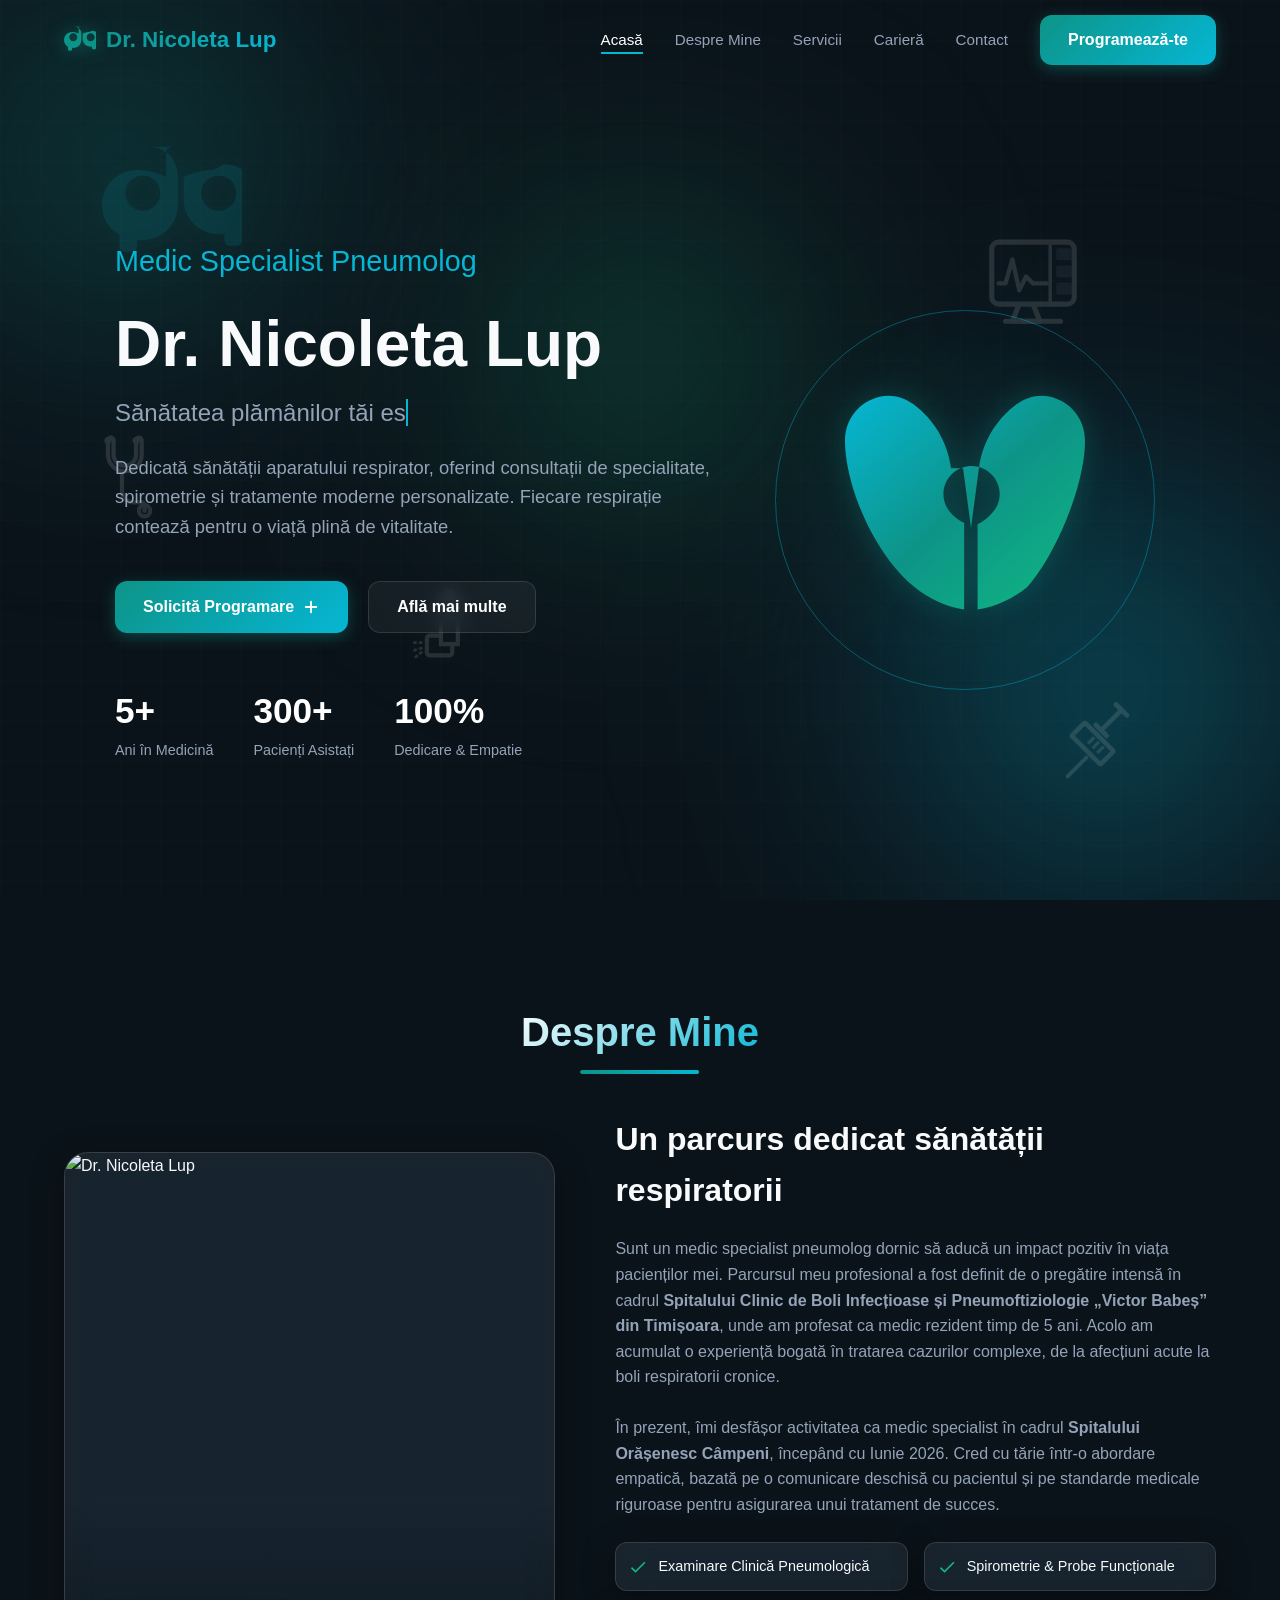
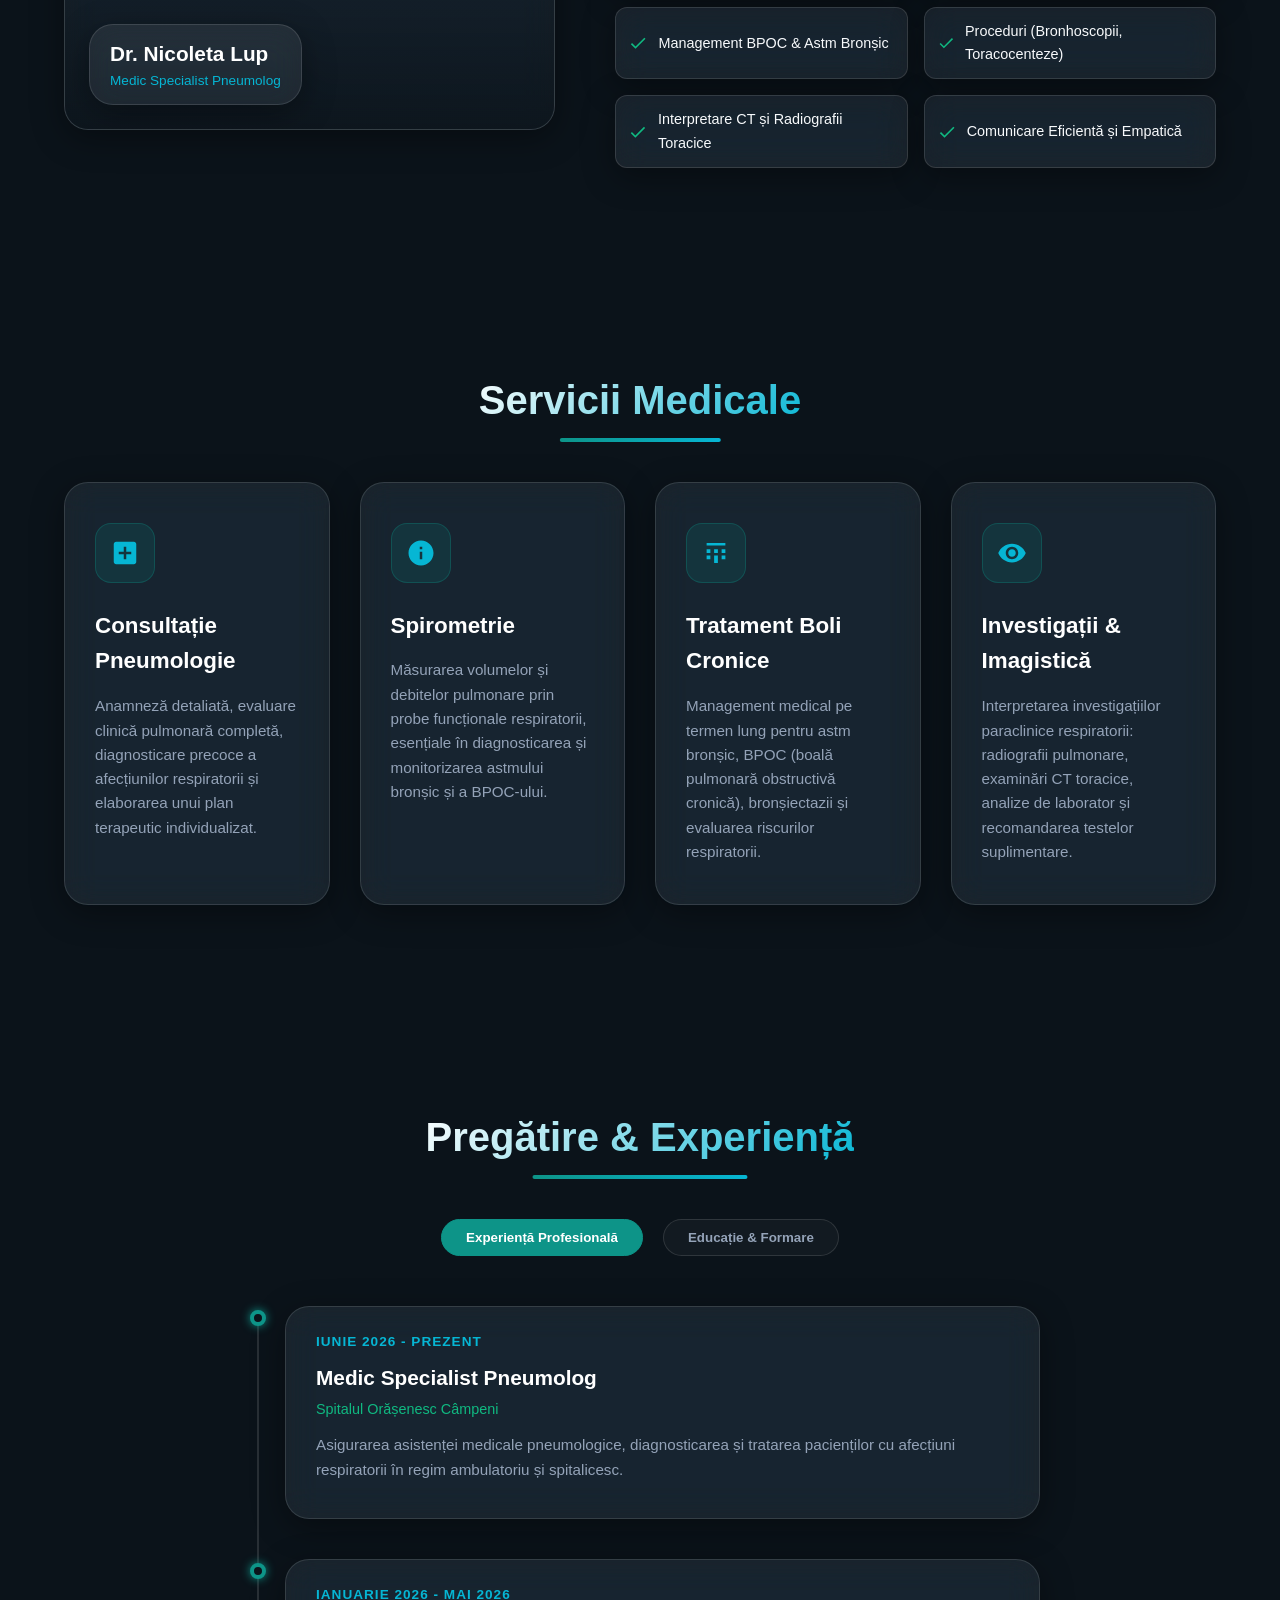
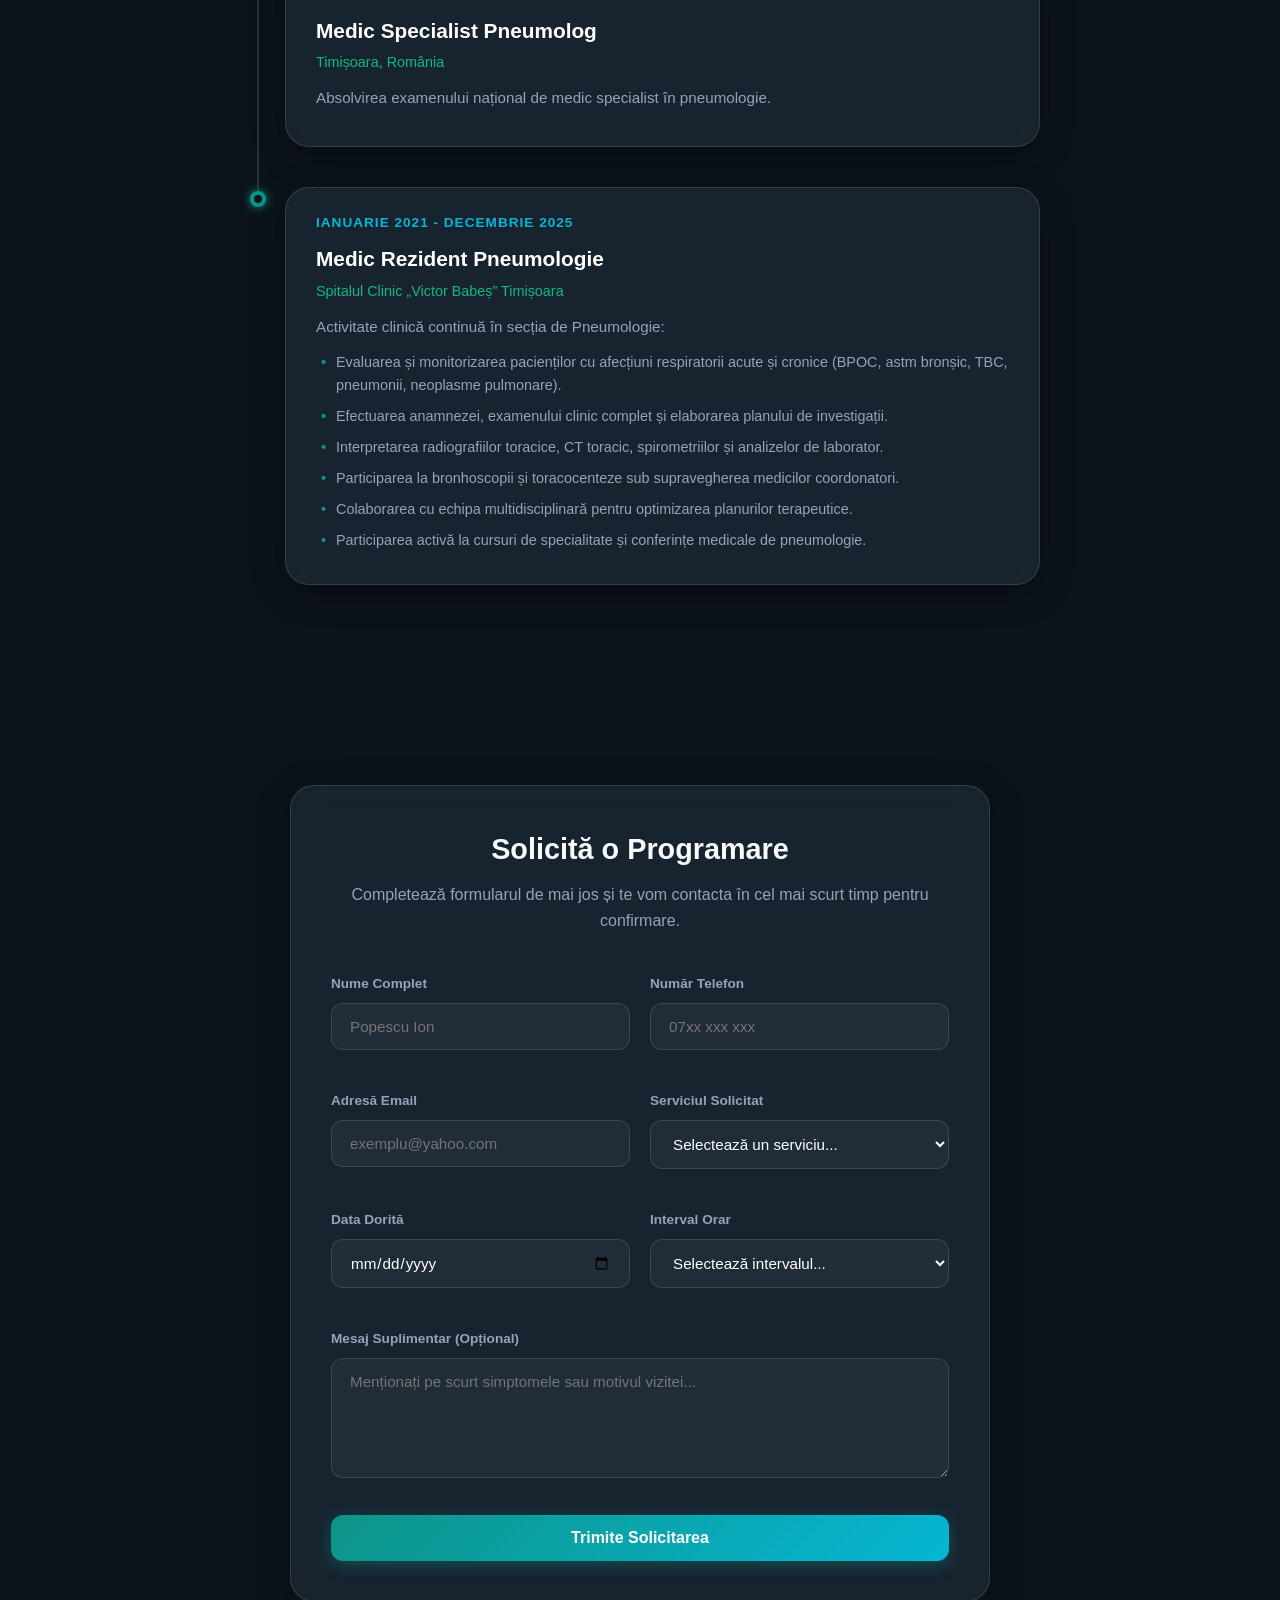
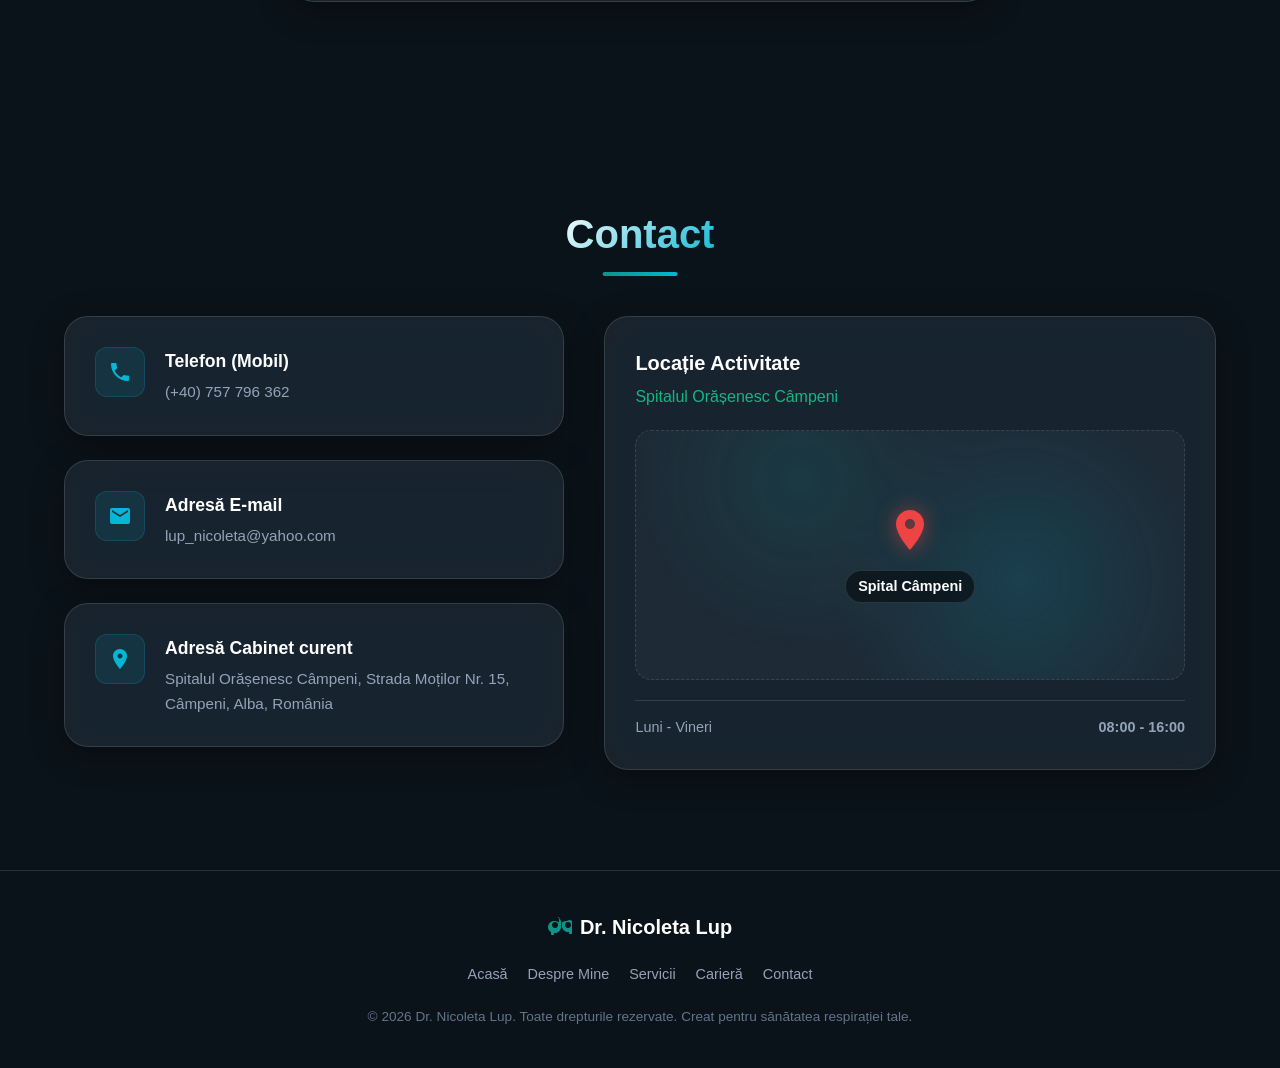
==== index.html @ d33d1a71 "Initialize portfolio project with core structure, styles, and assets" ====
<!DOCTYPE html>
<html lang="ro">
<head>
  <meta charset="UTF-8">
  <meta name="viewport" content="width=device-width, initial-scale=1.0">
  <meta name="description" content="Cabinet Medical Dr. Nicoleta Lup - Medic Specialist Pneumolog. Diagnostic, tratament și monitorizare pentru afecțiuni respiratorii, BPOC, astm, spirometrie în Câmpeni și Timișoara.">
  
  <!-- Security Enhancements -->
  <meta http-equiv="Content-Security-Policy" content="default-src 'self'; style-src 'self' 'unsafe-inline' https://fonts.googleapis.com; font-src 'self' https://fonts.gstatic.com; img-src 'self' data:; script-src 'self' https://cdn.jsdelivr.net; connect-src 'self' https://api.emailjs.com; frame-src 'none'; object-src 'none';">
  <meta name="referrer" content="no-referrer">
  
  <title>Dr. Nicoleta Lup - Medic Specialist Pneumolog</title>
  <link rel="icon" type="image/svg+xml" href="assets/images/favicon.svg">
  <link rel="stylesheet" href="css/styles.css">
</head>
<body>

  <!-- Dynamic Glass Background Blobs -->
  <div class="bg-blobs">
    <div class="blob blob-1"></div>
    <div class="blob blob-2"></div>
    <div class="blob blob-3"></div>
    
    <!-- Floating medical background elements -->
    <div class="floating-icon icon-lungs-1">
      <svg viewBox="0 0 24 24" xmlns="http://www.w3.org/2000/svg"><path d="M12 2C11.5 2 11 2.5 11 3v4.2c-1.5-.7-3.2-1.2-5-1.2-3.3 0-6 2.7-6 6 0 2.2 1.2 4.1 3 5.1v1.9c0 .6.4 1 1 1h1c.6 0 1-.4 1-1v-1.1c.3.1.7.1 1 .1 3.3 0 6-2.7 6-6V7c0-2.8-2.2-5-5-5zm-5 11c-1.7 0-3-1.3-3-3s1.3-3 3-3 3 1.3 3 3-1.3 3-3 3zm12-7c-1.8 0-3.5.5-5 1.2V11c0 3.3 2.7 6 6 6 .3 0 .7 0 1-.1V18c0 .6.4 1 1 1h1c.6 0 1-.4 1-1v-1.9c1.8-1 3-2.9 3-5.1 0-3.3-2.7-6-6-6zm1 7c-1.7 0-3-1.3-3-3s1.3-3 3-3 3 1.3 3 3-1.3 3-3 3z"/></svg>
    </div>
    <div class="floating-icon icon-steth-1">
      <svg viewBox="0 0 64 64" xmlns="http://www.w3.org/2000/svg"><path d="M22 6c0-1.1.9-2 2-2s2 .9 2 2v10c0 4.4 3.6 8 8 8s8-3.6 8-8V6c0-1.1.9-2 2-2s2 .9 2 2v10c0 6.6-5.4 12-12 12s-12-5.4-12-12V6z" stroke="currentColor" stroke-width="3" fill="none" stroke-linecap="round"/><circle cx="22" cy="6" r="2.5" fill="currentColor"/><circle cx="42" cy="6" r="2.5" fill="currentColor"/><path d="M32 28v14c0 4.4 3.6 8 8 8h6c1.1 0 2 .9 2 2v4" stroke="currentColor" stroke-width="3" fill="none" stroke-linecap="round"/><circle cx="48" cy="56" r="4" fill="none" stroke="currentColor" stroke-width="3"/><circle cx="48" cy="56" r="1.5" fill="currentColor"/></svg>
    </div>
    <div class="floating-icon icon-syringe-1">
      <svg viewBox="0 0 64 64" xmlns="http://www.w3.org/2000/svg" stroke="currentColor" fill="none"><line x1="10" y1="54" x2="22" y2="42" stroke-width="2.5" stroke-linecap="round"/><rect x="20" y="20" width="12" height="26" transform="rotate(-45 26 33)" stroke-width="3" rx="1" stroke-linecap="round"/><line x1="23" y1="33" x2="27" y2="29" stroke-width="2"/><line x1="26" y1="36" x2="30" y2="32" stroke-width="2"/><line x1="29" y1="39" x2="33" y2="35" stroke-width="2"/><line x1="33.2" y1="22.8" x2="44.5" y2="11.5" stroke-width="3" stroke-linecap="round"/><line x1="41" y1="8" x2="48" y2="15" stroke-width="3" stroke-linecap="round"/><line x1="28" y1="21" x2="35" y2="28" stroke-width="3" stroke-linecap="round"/></svg>
    </div>
    <div class="floating-icon icon-resp-1">
      <svg viewBox="0 0 64 64" xmlns="http://www.w3.org/2000/svg" stroke="currentColor" fill="none"><rect x="8" y="10" width="48" height="36" rx="4" stroke-width="3"/><line x1="42" y1="10" x2="42" y2="46" stroke-width="2"/><path d="M12 34h4l4-14 4 18 4-8 4 4h8" stroke-width="2.5" stroke-linecap="round" stroke-linejoin="round"/><rect x="46" y="14" width="8" height="6" rx="1" fill="currentColor" opacity="0.4"/><rect x="46" y="24" width="8" height="6" rx="1" fill="currentColor" opacity="0.4"/><rect x="46" y="34" width="8" height="6" rx="1" fill="currentColor" opacity="0.4"/><path d="M24 46l-4 10h16l-4-10" stroke-width="3" stroke-linejoin="round"/><line x1="16" y1="56" x2="48" y2="56" stroke-width="3" stroke-linecap="round"/></svg>
    </div>
    <div class="floating-icon icon-inhaler-1">
      <svg viewBox="0 0 64 64" xmlns="http://www.w3.org/2000/svg" stroke="currentColor" fill="none"><path d="M22 12h12v30H22z" stroke-width="3" rx="2"/><path d="M22 36h-8c-1.1 0-2 .9-2 2v10c0 1.1.9 2 2 2h14c1.1 0 2-.9 2-2v-6" stroke-width="3" stroke-linejoin="round"/><rect x="25" y="4" width="6" height="8" rx="1" fill="currentColor"/><line x1="8" y1="41" x2="2" y2="41" stroke-width="2" stroke-linecap="round" stroke-dasharray="1 3"/><line x1="8" y1="45" x2="1" y2="47" stroke-width="2" stroke-linecap="round" stroke-dasharray="1 3"/><line x1="8" y1="48" x2="3" y2="52" stroke-width="2" stroke-linecap="round" stroke-dasharray="1 3"/></svg>
    </div>
  </div>
  <div class="bg-grid"></div>

  <!-- Header & Navigation -->
  <header id="header">
    <div class="container nav-container">
      <a href="#home" class="logo">
        <!-- Lungs & Leaf custom medical SVG -->
        <svg viewBox="0 0 24 24" xmlns="http://www.w3.org/2000/svg">
          <path d="M12 2C11.5 2 11 2.5 11 3v4.2c-1.5-.7-3.2-1.2-5-1.2-3.3 0-6 2.7-6 6 0 2.2 1.2 4.1 3 5.1v1.9c0 .6.4 1 1 1h1c.6 0 1-.4 1-1v-1.1c.3.1.7.1 1 .1 3.3 0 6-2.7 6-6V7c0-2.8-2.2-5-5-5zm-5 11c-1.7 0-3-1.3-3-3s1.3-3 3-3 3 1.3 3 3-1.3 3-3 3zm12-7c-1.8 0-3.5.5-5 1.2V11c0 3.3 2.7 6 6 6 .3 0 .7 0 1-.1V18c0 .6.4 1 1 1h1c.6 0 1-.4 1-1v-1.9c1.8-1 3-2.9 3-5.1 0-3.3-2.7-6-6-6zm1 7c-1.7 0-3-1.3-3-3s1.3-3 3-3 3 1.3 3 3-1.3 3-3 3z"/>
        </svg>
        <span>Dr. Nicoleta Lup</span>
      </a>
      
      <button class="hamburger" id="hamburger" aria-label="Meniu">
        <span></span>
        <span></span>
        <span></span>
      </button>

      <ul class="nav-menu" id="nav-menu">
        <li><a href="#home" class="nav-link active">Acasă</a></li>
        <li><a href="#about" class="nav-link">Despre Mine</a></li>
        <li><a href="#services" class="nav-link">Servicii</a></li>
        <li><a href="#career" class="nav-link">Carieră</a></li>
        <li><a href="#contact" class="nav-link">Contact</a></li>
        <li><a href="#appointment" class="btn btn-primary">Programează-te</a></li>
      </ul>
    </div>
  </header>

  <!-- Hero Section -->
  <section id="home" class="hero">
    <div class="container hero-grid">
      <div class="hero-content">
        <h2>Medic Specialist Pneumolog</h2>
        <h1>Dr. Nicoleta Lup</h1>
        <h2 style="font-size: 1.5rem; color: var(--text-secondary); margin-bottom: 20px; font-weight: 400;">
          <span class="typing-text" id="typed-text"></span>
        </h2>
        <p class="hero-desc">
          Dedicată sănătății aparatului respirator, oferind consultații de specialitate, spirometrie și tratamente moderne personalizate. Fiecare respirație contează pentru o viață plină de vitalitate.
        </p>
        <div class="hero-actions">
          <a href="#appointment" class="btn btn-primary">
            Solicită Programare
            <svg width="18" height="18" viewBox="0 0 24 24" fill="none" stroke="currentColor" stroke-width="2.5" stroke-linecap="round" stroke-linejoin="round"><line x1="12" y1="5" x2="12" y2="19"></line><line x1="5" y1="12" x2="19" y2="12"></line></svg>
          </a>
          <a href="#about" class="btn btn-secondary">Află mai multe</a>
        </div>
        
        <div class="hero-stats">
          <div class="stat-item">
            <h3>5+</h3>
            <p>Ani în Medicină</p>
          </div>
          <div class="stat-item">
            <h3>300+</h3>
            <p>Pacienți Asistați</p>
          </div>
          <div class="stat-item">
            <h3>100%</h3>
            <p>Dedicare & Empatie</p>
          </div>
        </div>
      </div>

      <div class="hero-graphic">
        <div class="lung-container">
          <div class="lung-pulse-ring"></div>
          <div class="lung-pulse-ring"></div>
          <div class="lung-pulse-ring"></div>
          <div class="lung-svg-wrap">
            <!-- Lung Art Vector -->
            <svg viewBox="0 0 512 512" xmlns="http://www.w3.org/2000/svg">
              <path fill="url(#lung-grad)" d="M228.1 192.4c-6.8-51.1-33.8-97.1-75.1-127.7-18.7-13.8-43.1-20.7-65.7-15.6C44.7 58.7 16 93.9 16 137.9c0 86.4 56.4 225.1 138.9 292.2 28.5 23.2 62.7 39.4 99.4 44.9V301.7c-9-3.9-17.7-10.4-26.2-19.4-21.4-22.9-20.1-57.9 2.8-79.3 22.9-21.4 57.9-20.1 79.3 2.8 21.4 22.9 20.1 57.9-2.8 79.3-8.5 9-17.2 15.5-26.2 19.4V475c36.7-5.5 70.9-21.7 99.4-44.9C439.6 363 496 224.3 496 137.9c0-44-28.7-79.2-71.3-88.8-22.6-5.1-47 1.8-65.7 15.6-41.3 30.6-68.3 76.6-75.1 127.7l-15.9 119.5-15.9-119.5z"/>
              <defs>
                <linearGradient id="lung-grad" x1="0%" y1="0%" x2="100%" y2="100%">
                  <stop offset="0%" stop-color="#06b6d4" />
                  <stop offset="50%" stop-color="#0d9488" />
                  <stop offset="100%" stop-color="#10b981" />
                </linearGradient>
              </defs>
            </svg>
          </div>
        </div>
      </div>
    </div>
  </section>

  <!-- About Section -->
  <section id="about" class="section">
    <div class="container">
      <h2 class="section-title">Despre Mine</h2>
      <div class="about-grid">
        <div class="about-img-container glass-panel">
          <img src="assets/images/dr_nicoleta_lup.png" alt="Dr. Nicoleta Lup">
          <div class="about-badge glass-panel">
            <h4>Dr. Nicoleta Lup</h4>
            <p>Medic Specialist Pneumolog</p>
          </div>
        </div>

        <div class="about-content">
          <h3>Un parcurs dedicat sănătății respiratorii</h3>
          <p>
            Sunt un medic specialist pneumolog dornic să aducă un impact pozitiv în viața pacienților mei. Parcursul meu profesional a fost definit de o pregătire intensă în cadrul <strong>Spitalului Clinic de Boli Infecțioase și Pneumoftiziologie „Victor Babeș” din Timișoara</strong>, unde am profesat ca medic rezident timp de 5 ani. Acolo am acumulat o experiență bogată în tratarea cazurilor complexe, de la afecțiuni acute la boli respiratorii cronice.
          </p>
          <p>
            În prezent, îmi desfășor activitatea ca medic specialist în cadrul <strong>Spitalului Orășenesc Câmpeni</strong>, începând cu Iunie 2026. Cred cu tărie într-o abordare empatică, bazată pe o comunicare deschisă cu pacientul și pe standarde medicale riguroase pentru asigurarea unui tratament de succes.
          </p>
          
          <div class="about-skills">
            <div class="skill-tag glass-panel">
              <svg viewBox="0 0 24 24"><path d="M9 16.17L4.83 12l-1.42 1.41L9 19 21 7l-1.41-1.41z"/></svg>
              <span>Examinare Clinică Pneumologică</span>
            </div>
            <div class="skill-tag glass-panel">
              <svg viewBox="0 0 24 24"><path d="M9 16.17L4.83 12l-1.42 1.41L9 19 21 7l-1.41-1.41z"/></svg>
              <span>Spirometrie & Probe Funcționale</span>
            </div>
            <div class="skill-tag glass-panel">
              <svg viewBox="0 0 24 24"><path d="M9 16.17L4.83 12l-1.42 1.41L9 19 21 7l-1.41-1.41z"/></svg>
              <span>Management BPOC & Astm Bronșic</span>
            </div>
            <div class="skill-tag glass-panel">
              <svg viewBox="0 0 24 24"><path d="M9 16.17L4.83 12l-1.42 1.41L9 19 21 7l-1.41-1.41z"/></svg>
              <span>Proceduri (Bronhoscopii, Toracocenteze)</span>
            </div>
            <div class="skill-tag glass-panel">
              <svg viewBox="0 0 24 24"><path d="M9 16.17L4.83 12l-1.42 1.41L9 19 21 7l-1.41-1.41z"/></svg>
              <span>Interpretare CT și Radiografii Toracice</span>
            </div>
            <div class="skill-tag glass-panel">
              <svg viewBox="0 0 24 24"><path d="M9 16.17L4.83 12l-1.42 1.41L9 19 21 7l-1.41-1.41z"/></svg>
              <span>Comunicare Eficientă și Empatică</span>
            </div>
          </div>
        </div>
      </div>
    </div>
  </section>

  <!-- Services Section -->
  <section id="services" class="section">
    <div class="container">
      <h2 class="section-title">Servicii Medicale</h2>
      <div class="services-grid">
        <!-- Service 1 -->
        <div class="service-card glass-panel">
          <div class="service-icon">
            <svg viewBox="0 0 24 24"><path d="M19 3H5c-1.1 0-2 .9-2 2v14c0 1.1.9 2 2 2h14c1.1 0 2-.9 2-2V5c0-1.1-.9-2-2-2zm-2 10h-4v4h-2v-4H7v-2h4V7h2v4h4v2z"/></svg>
          </div>
          <h3>Consultație Pneumologie</h3>
          <p>Anamneză detaliată, evaluare clinică pulmonară completă, diagnosticare precoce a afecțiunilor respiratorii și elaborarea unui plan terapeutic individualizat.</p>
        </div>

        <!-- Service 2 -->
        <div class="service-card glass-panel">
          <div class="service-icon">
            <svg viewBox="0 0 24 24"><path d="M12 2C6.48 2 2 6.48 2 12s4.48 10 10 10 10-4.48 10-10S17.52 2 12 2zm1 15h-2v-6h2v6zm0-8h-2V7h2v2z"/></svg>
          </div>
          <h3>Spirometrie</h3>
          <p>Măsurarea volumelor și debitelor pulmonare prin probe funcționale respiratorii, esențiale în diagnosticarea și monitorizarea astmului bronșic și a BPOC-ului.</p>
        </div>

        <!-- Service 3 -->
        <div class="service-card glass-panel">
          <div class="service-icon">
            <svg viewBox="0 0 24 24"><path d="M10.5 20h3v-3h-3v3zm-6-8h3V9h-3v3zm12-3v3h3V9h-3zm-6 3h3V9h-3v3zm-6 5h3v-3h-3v3zm12 0h3v-3h-3v3zm-6 0h3v-3h-3v3zm-6-11h15V4H4.5v2z"/></svg>
          </div>
          <h3>Tratament Boli Cronice</h3>
          <p>Management medical pe termen lung pentru astm bronșic, BPOC (boală pulmonară obstructivă cronică), bronșiectazii și evaluarea riscurilor respiratorii.</p>
        </div>

        <!-- Service 4 -->
        <div class="service-card glass-panel">
          <div class="service-icon">
            <svg viewBox="0 0 24 24"><path d="M12 4.5C7 4.5 2.73 7.61 1 12c1.73 4.39 6 7.5 11 7.5s9.27-3.11 11-7.5c-1.73-4.39-6-7.5-11-7.5zM12 17c-2.76 0-5-2.24-5-5s2.24-5 5-5 5 2.24 5 5-2.24 5-5 5zm0-8c-1.66 0-3 1.34-3 3s1.34 3 3 3 3-1.34 3-3-1.34-3-3-3z"/></svg>
          </div>
          <h3>Investigații & Imagistică</h3>
          <p>Interpretarea investigațiilor paraclinice respiratorii: radiografii pulmonare, examinări CT toracice, analize de laborator și recomandarea testelor suplimentare.</p>
        </div>
      </div>
    </div>
  </section>

  <!-- Career & Education Section -->
  <section id="career" class="section">
    <div class="container">
      <h2 class="section-title">Pregătire & Experiență</h2>
      
      <div class="timeline-tabs">
        <button class="tab-btn active" data-tab="experience">Experiență Profesională</button>
        <button class="tab-btn" data-tab="education">Educație & Formare</button>
      </div>

      <div class="timeline-wrap">
        <!-- Experience Pane -->
        <div class="timeline-pane active" id="experience">
          <!-- Item 1 -->
          <div class="timeline-item">
            <div class="timeline-dot"></div>
            <div class="timeline-content glass-panel">
              <div class="timeline-date">Iunie 2026 - Prezent</div>
              <h3>Medic Specialist Pneumolog</h3>
              <div class="timeline-location">Spitalul Orășenesc Câmpeni</div>
              <p>Asigurarea asistenței medicale pneumologice, diagnosticarea și tratarea pacienților cu afecțiuni respiratorii în regim ambulatoriu și spitalicesc.</p>
            </div>
          </div>

          <!-- Item 2 -->
          <div class="timeline-item">
            <div class="timeline-dot"></div>
            <div class="timeline-content glass-panel">
              <div class="timeline-date">Ianuarie 2026 - Mai 2026</div>
              <h3>Medic Specialist Pneumolog</h3>
              <div class="timeline-location">Timișoara, România</div>
              <p>Absolvirea examenului național de medic specialist în pneumologie.</p>
            </div>
          </div>

          <!-- Item 3 -->
          <div class="timeline-item">
            <div class="timeline-dot"></div>
            <div class="timeline-content glass-panel">
              <div class="timeline-date">Ianuarie 2021 - Decembrie 2025</div>
              <h3>Medic Rezident Pneumologie</h3>
              <div class="timeline-location">Spitalul Clinic „Victor Babeș” Timișoara</div>
              <p>Activitate clinică continuă în secția de Pneumologie:</p>
              <ul class="timeline-details-list">
                <li>Evaluarea și monitorizarea pacienților cu afecțiuni respiratorii acute și cronice (BPOC, astm bronșic, TBC, pneumonii, neoplasme pulmonare).</li>
                <li>Efectuarea anamnezei, examenului clinic complet și elaborarea planului de investigații.</li>
                <li>Interpretarea radiografiilor toracice, CT toracic, spirometriilor și analizelor de laborator.</li>
                <li>Participarea la bronhoscopii și toracocenteze sub supravegherea medicilor coordonatori.</li>
                <li>Colaborarea cu echipa multidisciplinară pentru optimizarea planurilor terapeutice.</li>
                <li>Participarea activă la cursuri de specialitate și conferințe medicale de pneumologie.</li>
              </ul>
            </div>
          </div>
        </div>

        <!-- Education Pane -->
        <div class="timeline-pane" id="education">
          <!-- Item 1 -->
          <div class="timeline-item">
            <div class="timeline-dot"></div>
            <div class="timeline-content glass-panel">
              <div class="timeline-date">Octombrie 2014 - Septembrie 2020</div>
              <h3>Doctor Medic</h3>
              <div class="timeline-location">Universitatea de Medicină și Farmacie „Victor Babeș” din Timișoara</div>
              <p>Studii universitare de licență în Medicină Generală, finalizate cu promovarea examenului de licență și obținerea titlului de Doctor Medic.</p>
            </div>
          </div>
        </div>
      </div>
    </div>
  </section>

  <!-- Appointment Section -->
  <section id="appointment" class="section">
    <div class="container">
      <div class="appointment-wrap glass-panel">
        <div class="appointment-header">
          <h3>Solicită o Programare</h3>
          <p>Completează formularul de mai jos și te vom contacta în cel mai scurt timp pentru confirmare.</p>
        </div>
        <form id="appointment-form">
          <div class="form-group-row">
            <div class="form-group">
              <label for="name">Nume Complet</label>
              <input type="text" id="name" class="form-control" placeholder="Popescu Ion" required>
            </div>
            <div class="form-group">
              <label for="phone">Număr Telefon</label>
              <input type="tel" id="phone" class="form-control" placeholder="07xx xxx xxx" required>
            </div>
          </div>

          <div class="form-group-row">
            <div class="form-group">
              <label for="email">Adresă Email</label>
              <input type="email" id="email" class="form-control" placeholder="exemplu@yahoo.com" required>
            </div>
            <div class="form-group">
              <label for="service">Serviciul Solicitat</label>
              <select id="service" class="form-control" required>
                <option value="" disabled selected>Selectează un serviciu...</option>
                <option value="consultatie">Consultație Pneumologie</option>
                <option value="spirometrie">Spirometrie</option>
                <option value="cronice">Tratament Boli Respiratorii Cronice</option>
                <option value="interpretare">Interpretare Analize / Imagistică</option>
              </select>
            </div>
          </div>

          <div class="form-group-row">
            <div class="form-group">
              <label for="date">Data Dorită</label>
              <input type="date" id="date" class="form-control" required>
            </div>
            <div class="form-group">
              <label for="time">Interval Orar</label>
              <select id="time" class="form-control" required>
                <option value="" disabled selected>Selectează intervalul...</option>
                <option value="dimineata">Dimineață (08:00 - 12:00)</option>
                <option value="dupa-amiaza">După-amiază (12:00 - 16:00)</option>
              </select>
            </div>
          </div>

          <div class="form-group">
            <label for="message">Mesaj Suplimentar (Opțional)</label>
            <textarea id="message" class="form-control" placeholder="Menționați pe scurt simptomele sau motivul vizitei..."></textarea>
          </div>

          <div class="form-submit-wrap">
            <button type="submit" class="btn btn-primary">Trimite Solicitarea</button>
          </div>
        </form>
      </div>
    </div>
  </section>

  <!-- Contact Section -->
  <section id="contact" class="section">
    <div class="container">
      <h2 class="section-title">Contact</h2>
      <div class="contact-grid">
        <div class="contact-info">
          <!-- Card 1 -->
          <div class="contact-card glass-panel">
            <div class="contact-card-icon">
              <svg viewBox="0 0 24 24"><path d="M6.62 10.79c1.44 2.83 3.76 5.14 6.59 6.59l2.2-2.2c.27-.27.67-.36 1.01-.24 1.12.37 2.33.57 3.57.57.55 0 1 .45 1 1V20c0 .55-.45 1-1 1-9.39 0-17-7.61-17-17 0-.55.45-1 1-1h3.5c.55 0 1 .45 1 1 0 1.25.2 2.45.57 3.57.11.35.03.74-.25 1.02l-2.2 2.2z"/></svg>
            </div>
            <div class="contact-card-detail">
              <h4>Telefon (Mobil)</h4>
              <p><a href="tel:+40757796362">(+40) 757 796 362</a></p>
            </div>
          </div>

          <!-- Card 2 -->
          <div class="contact-card glass-panel">
            <div class="contact-card-icon">
              <svg viewBox="0 0 24 24"><path d="M20 4H4c-1.1 0-1.99.9-1.99 2L2 18c0 1.1.9 2 2 2h16c1.1 0 2-.9 2-2V6c0-1.1-.9-2-2-2zm0 4l-8 5-8-5V6l8 5 8-5v2z"/></svg>
            </div>
            <div class="contact-card-detail">
              <h4>Adresă E-mail</h4>
              <p><a href="mailto:lup_nicoleta@yahoo.com">lup_nicoleta@yahoo.com</a></p>
            </div>
          </div>

          <!-- Card 3 -->
          <div class="contact-card glass-panel">
            <div class="contact-card-icon">
              <svg viewBox="0 0 24 24"><path d="M12 2C8.13 2 5 5.13 5 9c0 5.25 7 13 7 13s7-7.75 7-13c0-3.87-3.13-7-7-7zm0 9.5c-1.38 0-2.5-1.12-2.5-2.5s1.12-2.5 2.5-2.5 2.5 1.12 2.5 2.5-1.12 2.5-2.5 2.5z"/></svg>
            </div>
            <div class="contact-card-detail">
              <h4>Adresă Cabinet curent</h4>
              <p>Spitalul Orășenesc Câmpeni, Strada Moților Nr. 15, Câmpeni, Alba, România</p>
            </div>
          </div>
        </div>

        <div class="hospital-card glass-panel">
          <div class="hospital-header">
            <h4>Locație Activitate</h4>
            <p>Spitalul Orășenesc Câmpeni</p>
          </div>
          
          <div class="hospital-map-placeholder">
            <div class="hospital-map-bg"></div>
            <div class="map-marker">
              <svg viewBox="0 0 24 24"><path d="M12 2C8.13 2 5 5.13 5 9c0 5.25 7 13 7 13s7-7.75 7-13c0-3.87-3.13-7-7-7zm0 9.5c-1.38 0-2.5-1.12-2.5-2.5s1.12-2.5 2.5-2.5 2.5 1.12 2.5 2.5-1.12 2.5-2.5 2.5z"/></svg>
              <p>Spital Câmpeni</p>
            </div>
          </div>

          <div class="work-hours">
            <span>Luni - Vineri</span>
            <strong>08:00 - 16:00</strong>
          </div>
        </div>
      </div>
    </div>
  </section>

  <!-- Modal Confirmation (Glassmorphic Popup) -->
  <div class="modal-overlay" id="modal-overlay">
    <div class="modal-content glass-panel">
      <div class="modal-icon">
        <svg viewBox="0 0 24 24"><path d="M9 16.17L4.83 12l-1.42 1.41L9 19 21 7l-1.41-1.41z"/></svg>
      </div>
      <h3>Solicitare Trimisă!</h3>
      <p id="modal-msg">Vă mulțumim. Solicitarea dumneavoastră a fost recepționată cu succes. Dr. Nicoleta Lup vă va contacta în cel mai scurt timp pentru stabilirea exactă a programării.</p>
      <button class="btn btn-primary" id="close-modal">Închide</button>
    </div>
  </div>

  <!-- Footer -->
  <footer>
    <div class="container footer-content">
      <div class="footer-logo">
        <svg viewBox="0 0 24 24" xmlns="http://www.w3.org/2000/svg">
          <path d="M12 2C11.5 2 11 2.5 11 3v4.2c-1.5-.7-3.2-1.2-5-1.2-3.3 0-6 2.7-6 6 0 2.2 1.2 4.1 3 5.1v1.9c0 .6.4 1 1 1h1c.6 0 1-.4 1-1v-1.1c.3.1.7.1 1 .1 3.3 0 6-2.7 6-6V7c0-2.8-2.2-5-5-5zm-5 11c-1.7 0-3-1.3-3-3s1.3-3 3-3 3 1.3 3 3-1.3 3-3 3zm12-7c-1.8 0-3.5.5-5 1.2V11c0 3.3 2.7 6 6 6 .3 0 .7 0 1-.1V18c0 .6.4 1 1 1h1c.6 0 1-.4 1-1v-1.9c1.8-1 3-2.9 3-5.1 0-3.3-2.7-6-6-6zm1 7c-1.7 0-3-1.3-3-3s1.3-3 3-3 3 1.3 3 3-1.3 3-3 3z"/>
        </svg>
        <span>Dr. Nicoleta Lup</span>
      </div>
      <div class="footer-links">
        <a href="#home">Acasă</a>
        <a href="#about">Despre Mine</a>
        <a href="#services">Servicii</a>
        <a href="#career">Carieră</a>
        <a href="#contact">Contact</a>
      </div>
      <p class="footer-copy">&copy; 2026 Dr. Nicoleta Lup. Toate drepturile rezervate. Creat pentru sănătatea respirației tale.</p>
    </div>
  </footer>

  <script src="https://cdn.jsdelivr.net/npm/@emailjs/browser@4/dist/email.min.js"></script>
  <script src="js/app.js"></script>
</body>
</html>
---- css/styles.css ----
@import url('https://fonts.googleapis.com/css2?family=Outfit:wght@300;400;500;600;700;800&display=swap');

:root {
  --primary: #0d9488;
  --primary-hover: #0f766e;
  --secondary: #06b6d4;
  --accent: #10b981;
  --bg-dark: #0b131a;
  --bg-card: rgba(255, 255, 255, 0.07);
  --border-glass: rgba(255, 255, 255, 0.12);
  --text-primary: #f8fafc;
  --text-secondary: #94a3b8;
  --text-muted: #64748b;
  --font-sans: 'Outfit', -apple-system, BlinkMacSystemFont, "Segoe UI", Roboto, sans-serif;
  --shadow-glass: 0 8px 32px 0 rgba(0, 0, 0, 0.37);
  --transition: all 0.35s cubic-bezier(0.4, 0, 0.2, 1);
}

/* Base Styles */
* {
  box-sizing: border-box;
  margin: 0;
  padding: 0;
}

html {
  scroll-behavior: smooth;
}

body {
  font-family: var(--font-sans);
  background-color: var(--bg-dark);
  color: var(--text-primary);
  min-height: 100vh;
  overflow-x: hidden;
  line-height: 1.6;
}

/* Custom Scrollbar */
::-webkit-scrollbar {
  width: 8px;
}
::-webkit-scrollbar-track {
  background: rgba(15, 23, 42, 0.3);
}
::-webkit-scrollbar-thumb {
  background: var(--primary);
  border-radius: 4px;
}
::-webkit-scrollbar-thumb:hover {
  background: var(--secondary);
}

/* Background Blobs (Dynamic & Glassy) */
.bg-blobs {
  position: fixed;
  top: 0;
  left: 0;
  width: 100%;
  height: 100%;
  z-index: -2;
  overflow: hidden;
  pointer-events: none;
}

.blob {
  position: absolute;
  border-radius: 50%;
  filter: blur(120px);
  opacity: 0.45;
  mix-blend-mode: screen;
  animation: float 20s infinite alternate ease-in-out;
}

.blob-1 {
  width: 500px;
  height: 500px;
  background: radial-gradient(circle, var(--primary) 0%, rgba(13, 148, 136, 0) 70%);
  top: -10%;
  left: -10%;
  animation-duration: 25s;
}

.blob-2 {
  width: 600px;
  height: 600px;
  background: radial-gradient(circle, var(--secondary) 0%, rgba(6, 182, 212, 0) 70%);
  bottom: -10%;
  right: -10%;
  animation-duration: 30s;
}

.blob-3 {
  width: 400px;
  height: 400px;
  background: radial-gradient(circle, var(--accent) 0%, rgba(16, 185, 129, 0) 70%);
  top: 40%;
  left: 50%;
  transform: translate(-50%, -50%);
  animation-duration: 22s;
  animation-delay: -5s;
}

@keyframes float {
  0% {
    transform: translate(0, 0) scale(1) rotate(0deg);
  }
  50% {
    transform: translate(80px, 50px) scale(1.15) rotate(180deg);
  }
  100% {
    transform: translate(-40px, -80px) scale(0.9) rotate(360deg);
  }
}

/* Floating medical background elements */
.floating-icon {
  position: absolute;
  pointer-events: none;
  z-index: -1;
  opacity: 0.12;
  fill: var(--secondary);
  filter: drop-shadow(0 0 10px rgba(6, 182, 212, 0.3));
  transition: transform 0.8s cubic-bezier(0.1, 0.8, 0.3, 1);
}

.floating-icon svg {
  width: 100%;
  height: 100%;
}

.icon-lungs-1 {
  width: 140px;
  height: 140px;
  top: 15%;
  left: 8%;
}

.icon-steth-1 {
  width: 90px;
  height: 90px;
  top: 48%;
  left: 6%;
}

.icon-syringe-1 {
  width: 100px;
  height: 100px;
  bottom: 12%;
  right: 10%;
  stroke: var(--secondary);
}

.icon-resp-1 {
  width: 110px;
  height: 110px;
  top: 25%;
  right: 15%;
  stroke: var(--secondary);
}

.icon-inhaler-1 {
  width: 90px;
  height: 90px;
  bottom: 25%;
  left: 32%;
  stroke: var(--secondary);
}

/* Animation keys applied to child SVGs to animate them independently of mouse parallax */
.icon-lungs-1 svg { animation: drift-1 28s infinite linear; }
.icon-steth-1 svg { animation: drift-2 36s infinite linear; }
.icon-syringe-1 svg { animation: drift-3 30s infinite linear; }
.icon-resp-1 svg { animation: drift-4 24s infinite linear; }
.icon-inhaler-1 svg { animation: drift-5 38s infinite linear; }

@keyframes drift-1 {
  0% { transform: translate(0, 0) rotate(0deg) scale(1); }
  50% { transform: translate(30px, -45px) rotate(180deg) scale(1.06); }
  100% { transform: translate(0, 0) rotate(360deg) scale(1); }
}

@keyframes drift-2 {
  0% { transform: translate(0, 0) rotate(0deg) scale(1); }
  50% { transform: translate(-45px, 35px) rotate(-180deg) scale(0.94); }
  100% { transform: translate(0, 0) rotate(-360deg) scale(1); }
}

@keyframes drift-3 {
  0% { transform: translate(0, 0) rotate(0deg); }
  50% { transform: translate(20px, 20px) rotate(90deg); }
  100% { transform: translate(0, 0) rotate(360deg); }
}

@keyframes drift-4 {
  0% { transform: translate(0, 0) rotate(0deg) scale(0.96); }
  50% { transform: translate(-30px, -25px) rotate(180deg) scale(1.04); }
  100% { transform: translate(0, 0) rotate(360deg) scale(0.96); }
}

@keyframes drift-5 {
  0% { transform: translate(0, 0) rotate(0deg); }
  50% { transform: translate(35px, -15px) rotate(-90deg); }
  100% { transform: translate(0, 0) rotate(-360deg); }
}

/* Subtle grid overlay to enhance glass look */
.bg-grid {
  position: fixed;
  top: 0;
  left: 0;
  width: 100%;
  height: 100%;
  z-index: -1;
  background-image: 
    linear-gradient(rgba(255, 255, 255, 0.01) 1px, transparent 1px),
    linear-gradient(90deg, rgba(255, 255, 255, 0.01) 1px, transparent 1px);
  background-size: 40px 40px;
  pointer-events: none;
}

/* Glass Container Utility */
.glass-panel {
  background: var(--bg-card);
  backdrop-filter: blur(16px) saturate(180%);
  -webkit-backdrop-filter: blur(16px) saturate(180%);
  border: 1px solid var(--border-glass);
  border-radius: 24px;
  box-shadow: var(--shadow-glass);
  transition: var(--transition);
}

.glass-panel:hover {
  border-color: rgba(255, 255, 255, 0.2);
  box-shadow: 0 12px 40px 0 rgba(13, 148, 136, 0.2);
}

/* Typography & Layout Utilities */
.container {
  max-width: 1200px;
  margin: 0 auto;
  padding: 0 24px;
}

.section {
  padding: 100px 0;
  position: relative;
}

.section-title {
  font-size: 2.5rem;
  font-weight: 700;
  text-align: center;
  margin-bottom: 50px;
  background: linear-gradient(135deg, #fff 0%, var(--secondary) 100%);
  -webkit-background-clip: text;
  -webkit-text-fill-color: transparent;
  position: relative;
  display: inline-block;
  left: 50%;
  transform: translateX(-50%);
}

.section-title::after {
  content: '';
  position: absolute;
  bottom: -10px;
  left: 25%;
  width: 50%;
  height: 4px;
  background: linear-gradient(90deg, var(--primary), var(--secondary));
  border-radius: 2px;
}

/* Button Styles */
.btn {
  display: inline-flex;
  align-items: center;
  justify-content: center;
  padding: 12px 28px;
  border-radius: 12px;
  font-size: 1rem;
  font-weight: 600;
  text-decoration: none;
  cursor: pointer;
  transition: var(--transition);
  gap: 8px;
}

.btn-primary {
  background: linear-gradient(135deg, var(--primary) 0%, var(--secondary) 100%);
  color: #fff;
  border: none;
  box-shadow: 0 4px 15px rgba(13, 148, 136, 0.4);
}

.btn-primary:hover {
  transform: translateY(-2px);
  box-shadow: 0 6px 20px rgba(13, 148, 136, 0.6);
}

.btn-secondary {
  background: rgba(255, 255, 255, 0.05);
  color: #fff;
  border: 1px solid var(--border-glass);
  backdrop-filter: blur(8px);
}

.btn-secondary:hover {
  background: rgba(255, 255, 255, 0.1);
  border-color: rgba(255, 255, 255, 0.3);
  transform: translateY(-2px);
}

/* Header & Nav */
header {
  position: fixed;
  top: 0;
  left: 0;
  width: 100%;
  z-index: 100;
  transition: var(--transition);
}

header.scrolled {
  background: rgba(11, 19, 26, 0.75);
  backdrop-filter: blur(20px);
  -webkit-backdrop-filter: blur(20px);
  border-bottom: 1px solid var(--border-glass);
}

.nav-container {
  display: flex;
  justify-content: space-between;
  align-items: center;
  height: 80px;
}

.logo {
  display: flex;
  align-items: center;
  gap: 10px;
  font-size: 1.4rem;
  font-weight: 800;
  text-decoration: none;
  color: #fff;
}

.logo span {
  background: linear-gradient(135deg, var(--primary) 0%, var(--secondary) 100%);
  -webkit-background-clip: text;
  -webkit-text-fill-color: transparent;
}

.logo svg {
  width: 32px;
  height: 32px;
  fill: var(--primary);
  filter: drop-shadow(0 0 8px rgba(13, 148, 136, 0.5));
}

.nav-menu {
  display: flex;
  list-style: none;
  gap: 32px;
  align-items: center;
}

.nav-link {
  text-decoration: none;
  color: var(--text-secondary);
  font-weight: 500;
  font-size: 0.95rem;
  transition: var(--transition);
  position: relative;
  padding: 6px 0;
}

.nav-link:hover, .nav-link.active {
  color: #fff;
}

.nav-link::after {
  content: '';
  position: absolute;
  bottom: 0;
  left: 0;
  width: 0;
  height: 2px;
  background: var(--secondary);
  transition: var(--transition);
}

.nav-link:hover::after, .nav-link.active::after {
  width: 100%;
}

.hamburger {
  display: none;
  cursor: pointer;
  background: none;
  border: none;
}

.hamburger span {
  display: block;
  width: 25px;
  height: 3px;
  background: #fff;
  margin: 5px 0;
  border-radius: 3px;
  transition: var(--transition);
}

/* Hero Section */
.hero {
  min-height: 100vh;
  display: flex;
  align-items: center;
  padding-top: 100px;
  position: relative;
}

.hero-grid {
  display: grid;
  grid-template-columns: 1.2fr 0.8fr;
  gap: 50px;
  align-items: center;
}

.hero-content h1 {
  font-size: 4rem;
  font-weight: 800;
  line-height: 1.1;
  margin-bottom: 15px;
}

.hero-content h2 {
  font-size: 1.8rem;
  font-weight: 500;
  color: var(--secondary);
  margin-bottom: 25px;
}

.typing-text {
  border-right: 2px solid var(--secondary);
  white-space: nowrap;
  animation: blink 0.75s step-end infinite;
}

@keyframes blink {
  from, to { border-color: transparent }
  50% { border-color: var(--secondary); }
}

.hero-desc {
  font-size: 1.15rem;
  color: var(--text-secondary);
  margin-bottom: 40px;
  max-width: 600px;
}

.hero-actions {
  display: flex;
  gap: 20px;
}

.hero-stats {
  display: flex;
  gap: 40px;
  margin-top: 50px;
}

.stat-item h3 {
  font-size: 2.2rem;
  font-weight: 700;
  color: #fff;
}

.stat-item p {
  color: var(--text-secondary);
  font-size: 0.9rem;
}

/* Hero Graphic / Lung Concept */
.hero-graphic {
  position: relative;
  display: flex;
  justify-content: center;
  align-items: center;
}

.lung-container {
  width: 100%;
  max-width: 380px;
  aspect-ratio: 1;
  position: relative;
}

.lung-pulse-ring {
  position: absolute;
  top: 0;
  left: 0;
  width: 100%;
  height: 100%;
  border-radius: 50%;
  border: 1px solid rgba(6, 182, 212, 0.15);
  animation: pulse-ring 4s infinite ease-in-out;
}

.lung-pulse-ring:nth-child(2) {
  animation-delay: 1.3s;
}

.lung-pulse-ring:nth-child(3) {
  animation-delay: 2.6s;
}

.lung-svg-wrap {
  width: 100%;
  height: 100%;
  display: flex;
  justify-content: center;
  align-items: center;
  background: radial-gradient(circle, rgba(13, 148, 136, 0.1) 0%, transparent 70%);
  border-radius: 50%;
  padding: 30px;
  animation: breathe 5s infinite ease-in-out;
}

.lung-svg-wrap svg {
  width: 80%;
  height: 80%;
  filter: drop-shadow(0 0 15px rgba(13, 148, 136, 0.3));
}

@keyframes breathe {
  0%, 100% {
    transform: scale(1);
    filter: drop-shadow(0 0 15px rgba(13, 148, 136, 0.3));
  }
  50% {
    transform: scale(1.08);
    filter: drop-shadow(0 0 30px rgba(6, 182, 212, 0.6));
  }
}

@keyframes pulse-ring {
  0% {
    transform: scale(0.7);
    opacity: 0;
  }
  50% {
    opacity: 0.5;
  }
  100% {
    transform: scale(1.3);
    opacity: 0;
  }
}

/* About Section */
.about-grid {
  display: grid;
  grid-template-columns: 0.9fr 1.1fr;
  gap: 60px;
  align-items: center;
}

.about-img-container {
  position: relative;
  border-radius: 24px;
  overflow: hidden;
  aspect-ratio: 0.85;
}

.about-img-container::before {
  content: '';
  position: absolute;
  top: 0;
  left: 0;
  width: 100%;
  height: 100%;
  background: linear-gradient(to bottom, transparent 60%, rgba(11, 19, 26, 0.8));
  z-index: 1;
}

.about-img-container img {
  width: 100%;
  height: 100%;
  object-fit: cover;
  transition: var(--transition);
}

.about-img-container:hover img {
  transform: scale(1.05);
}

.about-badge {
  position: absolute;
  bottom: 24px;
  left: 24px;
  z-index: 2;
  padding: 12px 20px;
}

.about-badge h4 {
  font-size: 1.3rem;
  font-weight: 700;
  color: #fff;
}

.about-badge p {
  font-size: 0.85rem;
  color: var(--secondary);
}

.about-content h3 {
  font-size: 2rem;
  margin-bottom: 20px;
}

.about-content p {
  color: var(--text-secondary);
  margin-bottom: 25px;
}

.about-skills {
  display: grid;
  grid-template-columns: 1fr 1fr;
  gap: 16px;
}

.skill-tag {
  display: flex;
  align-items: center;
  gap: 10px;
  padding: 12px;
  border-radius: 12px;
  font-size: 0.9rem;
}

.skill-tag svg {
  width: 20px;
  height: 20px;
  fill: var(--accent);
}

/* Services Section */
.services-grid {
  display: grid;
  grid-template-columns: repeat(4, 1fr);
  gap: 30px;
}

@media (max-width: 1200px) {
  .services-grid {
    grid-template-columns: repeat(2, 1fr);
  }
}

@media (max-width: 680px) {
  .services-grid {
    grid-template-columns: 1fr;
  }
}

.service-card {
  padding: 40px 30px;
  position: relative;
  overflow: hidden;
  height: 100%;
}

.service-icon {
  width: 60px;
  height: 60px;
  border-radius: 16px;
  background: rgba(13, 148, 136, 0.15);
  display: flex;
  align-items: center;
  justify-content: center;
  margin-bottom: 25px;
  border: 1px solid rgba(13, 148, 136, 0.3);
  transition: var(--transition);
}

.service-icon svg {
  width: 30px;
  height: 30px;
  fill: var(--secondary);
  transition: var(--transition);
}

.service-card h3 {
  font-size: 1.4rem;
  font-weight: 600;
  margin-bottom: 15px;
  color: #fff;
}

.service-card p {
  color: var(--text-secondary);
  font-size: 0.95rem;
}

.service-card:hover .service-icon {
  background: var(--primary);
  border-color: var(--primary);
}

.service-card:hover .service-icon svg {
  fill: #fff;
  transform: scale(1.1);
}

/* Timeline Section (Career & Education) */
.timeline-tabs {
  display: flex;
  justify-content: center;
  gap: 20px;
  margin-bottom: 50px;
}

.tab-btn {
  padding: 10px 24px;
  border-radius: 30px;
  background: rgba(255, 255, 255, 0.03);
  border: 1px solid var(--border-glass);
  color: var(--text-secondary);
  font-weight: 600;
  cursor: pointer;
  transition: var(--transition);
}

.tab-btn:hover, .tab-btn.active {
  background: var(--primary);
  color: #fff;
  border-color: var(--primary);
}

.timeline-wrap {
  position: relative;
  max-width: 800px;
  margin: 0 auto;
}

.timeline-pane {
  display: none;
}

.timeline-pane.active {
  display: block;
  animation: fadeIn 0.5s ease;
}

@keyframes fadeIn {
  from { opacity: 0; transform: translateY(15px); }
  to { opacity: 1; transform: translateY(0); }
}

.timeline-item {
  position: relative;
  padding-left: 45px;
  margin-bottom: 40px;
}

.timeline-item:last-child {
  margin-bottom: 0;
}

.timeline-item::before {
  content: '';
  position: absolute;
  left: 17px;
  top: 8px;
  bottom: -48px;
  width: 2px;
  background: var(--border-glass);
}

.timeline-item:last-child::before {
  display: none;
}

.timeline-dot {
  position: absolute;
  left: 10px;
  top: 4px;
  width: 16px;
  height: 16px;
  border-radius: 50%;
  background: var(--bg-dark);
  border: 4px solid var(--primary);
  z-index: 2;
  box-shadow: 0 0 10px var(--primary);
  transition: var(--transition);
}

.timeline-item:hover .timeline-dot {
  border-color: var(--secondary);
  box-shadow: 0 0 15px var(--secondary);
}

.timeline-content {
  padding: 24px 30px;
}

.timeline-date {
  font-size: 0.85rem;
  font-weight: 700;
  color: var(--secondary);
  text-transform: uppercase;
  letter-spacing: 1px;
  margin-bottom: 8px;
}

.timeline-content h3 {
  font-size: 1.3rem;
  margin-bottom: 4px;
  color: #fff;
}

.timeline-location {
  font-size: 0.9rem;
  color: var(--accent);
  font-weight: 500;
  margin-bottom: 12px;
}

.timeline-content p {
  color: var(--text-secondary);
  font-size: 0.95rem;
  margin-bottom: 12px;
}

.timeline-details-list {
  list-style: none;
  padding-left: 0;
}

.timeline-details-list li {
  font-size: 0.9rem;
  color: var(--text-secondary);
  position: relative;
  padding-left: 20px;
  margin-bottom: 8px;
}

.timeline-details-list li::before {
  content: "•";
  position: absolute;
  left: 5px;
  color: var(--primary);
  font-weight: bold;
}

/* Appointment Form Section */
.appointment-wrap {
  max-width: 700px;
  margin: 0 auto;
  padding: 40px;
}

.appointment-header {
  text-align: center;
  margin-bottom: 40px;
}

.appointment-header h3 {
  font-size: 1.8rem;
  margin-bottom: 10px;
}

.appointment-header p {
  color: var(--text-secondary);
}

.form-group-row {
  display: grid;
  grid-template-columns: 1fr 1fr;
  gap: 20px;
  margin-bottom: 20px;
}

.form-group {
  margin-bottom: 20px;
  position: relative;
}

.form-group label {
  display: block;
  font-size: 0.85rem;
  font-weight: 600;
  color: var(--text-secondary);
  margin-bottom: 8px;
}

.form-control {
  width: 100%;
  background: rgba(255, 255, 255, 0.04);
  border: 1px solid var(--border-glass);
  border-radius: 12px;
  padding: 14px 18px;
  color: #fff;
  font-family: var(--font-sans);
  font-size: 0.95rem;
  transition: var(--transition);
}

select.form-control option {
  color: #0b131a;
  background-color: #ffffff;
}

.form-control:focus {
  outline: none;
  background: rgba(255, 255, 255, 0.08);
  border-color: var(--secondary);
  box-shadow: 0 0 15px rgba(6, 182, 212, 0.25);
}

textarea.form-control {
  resize: vertical;
  min-height: 120px;
}

.form-submit-wrap {
  text-align: center;
  margin-top: 30px;
}

.form-submit-wrap .btn {
  width: 100%;
  padding: 14px;
}

/* Contact Section */
.contact-grid {
  display: grid;
  grid-template-columns: 0.9fr 1.1fr;
  gap: 40px;
}

.contact-info {
  display: flex;
  flex-direction: column;
  gap: 24px;
}

.contact-card {
  padding: 30px;
  display: flex;
  align-items: flex-start;
  gap: 20px;
}

.contact-card-icon {
  width: 50px;
  height: 50px;
  border-radius: 12px;
  background: rgba(6, 182, 212, 0.1);
  border: 1px solid rgba(6, 182, 212, 0.2);
  display: flex;
  align-items: center;
  justify-content: center;
  flex-shrink: 0;
}

.contact-card-icon svg {
  width: 24px;
  height: 24px;
  fill: var(--secondary);
}

.contact-card-detail h4 {
  font-size: 1.1rem;
  margin-bottom: 5px;
  color: #fff;
}

.contact-card-detail p {
  color: var(--text-secondary);
  font-size: 0.95rem;
}

.contact-card-detail a {
  color: var(--text-secondary);
  text-decoration: none;
  transition: var(--transition);
}

.contact-card-detail a:hover {
  color: var(--secondary);
}

/* Styled Map / Hospital Card */
.hospital-card {
  padding: 30px;
  display: flex;
  flex-direction: column;
  justify-content: space-between;
  height: 100%;
}

.hospital-header {
  margin-bottom: 20px;
}

.hospital-header h4 {
  font-size: 1.25rem;
  color: #fff;
  margin-bottom: 5px;
}

.hospital-header p {
  color: var(--accent);
  font-weight: 500;
}

.hospital-map-placeholder {
  flex-grow: 1;
  background: rgba(255, 255, 255, 0.03);
  border: 1px dashed var(--border-glass);
  border-radius: 16px;
  min-height: 250px;
  position: relative;
  overflow: hidden;
  display: flex;
  justify-content: center;
  align-items: center;
  margin-bottom: 20px;
}

.hospital-map-bg {
  position: absolute;
  width: 100%;
  height: 100%;
  opacity: 0.15;
  background-image: 
    radial-gradient(circle at 30% 20%, var(--primary) 0%, transparent 40%),
    radial-gradient(circle at 70% 60%, var(--secondary) 0%, transparent 45%);
}

.map-marker {
  position: relative;
  z-index: 2;
  text-align: center;
  animation: bounce 2s infinite ease-in-out;
}

.map-marker svg {
  width: 48px;
  height: 48px;
  fill: #ef4444;
  filter: drop-shadow(0 0 10px rgba(239, 68, 68, 0.6));
}

.map-marker p {
  margin-top: 8px;
  font-weight: 600;
  font-size: 0.9rem;
  color: #fff;
  background: rgba(11, 19, 26, 0.8);
  padding: 4px 12px;
  border-radius: 20px;
  border: 1px solid var(--border-glass);
}

@keyframes bounce {
  0%, 100% { transform: translateY(0); }
  50% { transform: translateY(-10px); }
}

.work-hours {
  display: flex;
  justify-content: space-between;
  font-size: 0.9rem;
  color: var(--text-secondary);
  border-top: 1px solid var(--border-glass);
  padding-top: 15px;
}

/* Modal Styling */
.modal-overlay {
  position: fixed;
  top: 0;
  left: 0;
  width: 100%;
  height: 100%;
  background: rgba(11, 19, 26, 0.85);
  backdrop-filter: blur(12px);
  -webkit-backdrop-filter: blur(12px);
  z-index: 1000;
  display: flex;
  align-items: center;
  justify-content: center;
  opacity: 0;
  pointer-events: none;
  transition: var(--transition);
}

.modal-overlay.active {
  opacity: 1;
  pointer-events: all;
}

.modal-content {
  max-width: 450px;
  width: 90%;
  padding: 40px;
  text-align: center;
  transform: scale(0.9);
  transition: var(--transition);
}

.modal-overlay.active .modal-content {
  transform: scale(1);
}

.modal-icon {
  width: 70px;
  height: 70px;
  border-radius: 50%;
  background: rgba(16, 185, 129, 0.15);
  border: 2px solid var(--accent);
  display: flex;
  align-items: center;
  justify-content: center;
  margin: 0 auto 25px;
}

.modal-icon svg {
  width: 35px;
  height: 35px;
  fill: var(--accent);
}

.modal-content h3 {
  font-size: 1.6rem;
  margin-bottom: 12px;
  color: #fff;
}

.modal-content p {
  color: var(--text-secondary);
  margin-bottom: 30px;
  font-size: 0.95rem;
}

/* Footer Section */
footer {
  background: rgba(11, 19, 26, 0.95);
  border-top: 1px solid var(--border-glass);
  padding: 40px 0;
  text-align: center;
}

.footer-content {
  display: flex;
  flex-direction: column;
  align-items: center;
  gap: 20px;
}

.footer-logo {
  font-size: 1.25rem;
  font-weight: 700;
  color: #fff;
  display: flex;
  align-items: center;
  gap: 8px;
}

.footer-logo svg {
  width: 24px;
  height: 24px;
  fill: var(--primary);
}

.footer-links {
  display: flex;
  gap: 20px;
}

.footer-links a {
  color: var(--text-secondary);
  text-decoration: none;
  font-size: 0.9rem;
  transition: var(--transition);
}

.footer-links a:hover {
  color: #fff;
}

.footer-copy {
  font-size: 0.85rem;
  color: var(--text-muted);
}

/* Responsive Breakpoints */
@media (max-width: 992px) {
  .hero-grid {
    grid-template-columns: 1fr;
    text-align: center;
    gap: 40px;
  }
  
  .hero-content h1 {
    font-size: 3.2rem;
  }
  
  .hero-desc {
    margin: 0 auto 30px;
  }
  
  .hero-actions {
    justify-content: center;
  }
  
  .hero-stats {
    justify-content: center;
  }
  
  .about-grid {
    grid-template-columns: 1fr;
    gap: 40px;
  }
  
  .about-img-container {
    max-width: 450px;
    margin: 0 auto;
  }
  
  .contact-grid {
    grid-template-columns: 1fr;
  }
}

@media (max-width: 768px) {
  .floating-icon {
    display: none;
  }
  
  .section {
    padding: 70px 0;
  }
  
  .section-title {
    font-size: 2rem;
  }
  
  .nav-menu {
    position: fixed;
    top: 80px;
    left: -100%;
    width: 100%;
    height: calc(100vh - 80px);
    background: rgba(11, 19, 26, 0.95);
    backdrop-filter: blur(20px);
    -webkit-backdrop-filter: blur(20px);
    flex-direction: column;
    padding: 50px 0;
    gap: 40px;
    transition: var(--transition);
    border-top: 1px solid var(--border-glass);
    overflow-y: auto;
  }
  
  .nav-menu.active {
    left: 0;
  }
  
  .hamburger {
    display: block;
  }
  
  .hamburger.active span:nth-child(1) {
    transform: translateY(8px) rotate(45deg);
  }
  
  .hamburger.active span:nth-child(2) {
    opacity: 0;
  }
  
  .hamburger.active span:nth-child(3) {
    transform: translateY(-8px) rotate(-45deg);
  }
  
  .form-group-row {
    grid-template-columns: 1fr;
    gap: 0;
  }
  
  .appointment-wrap {
    padding: 30px 20px;
  }
}

@media (max-width: 480px) {
  .hero-content h1 {
    font-size: 2.5rem;
  }
  
  .hero-content h2 {
    font-size: 1.4rem;
  }
  
  .hero-actions {
    flex-direction: column;
    gap: 12px;
  }
  
  .hero-actions .btn {
    width: 100%;
  }
  
  .hero-stats {
    flex-direction: column;
    gap: 20px;
  }
  
  .about-skills {
    grid-template-columns: 1fr;
  }
  
  .timeline-content {
    padding: 20px 15px;
  }
}
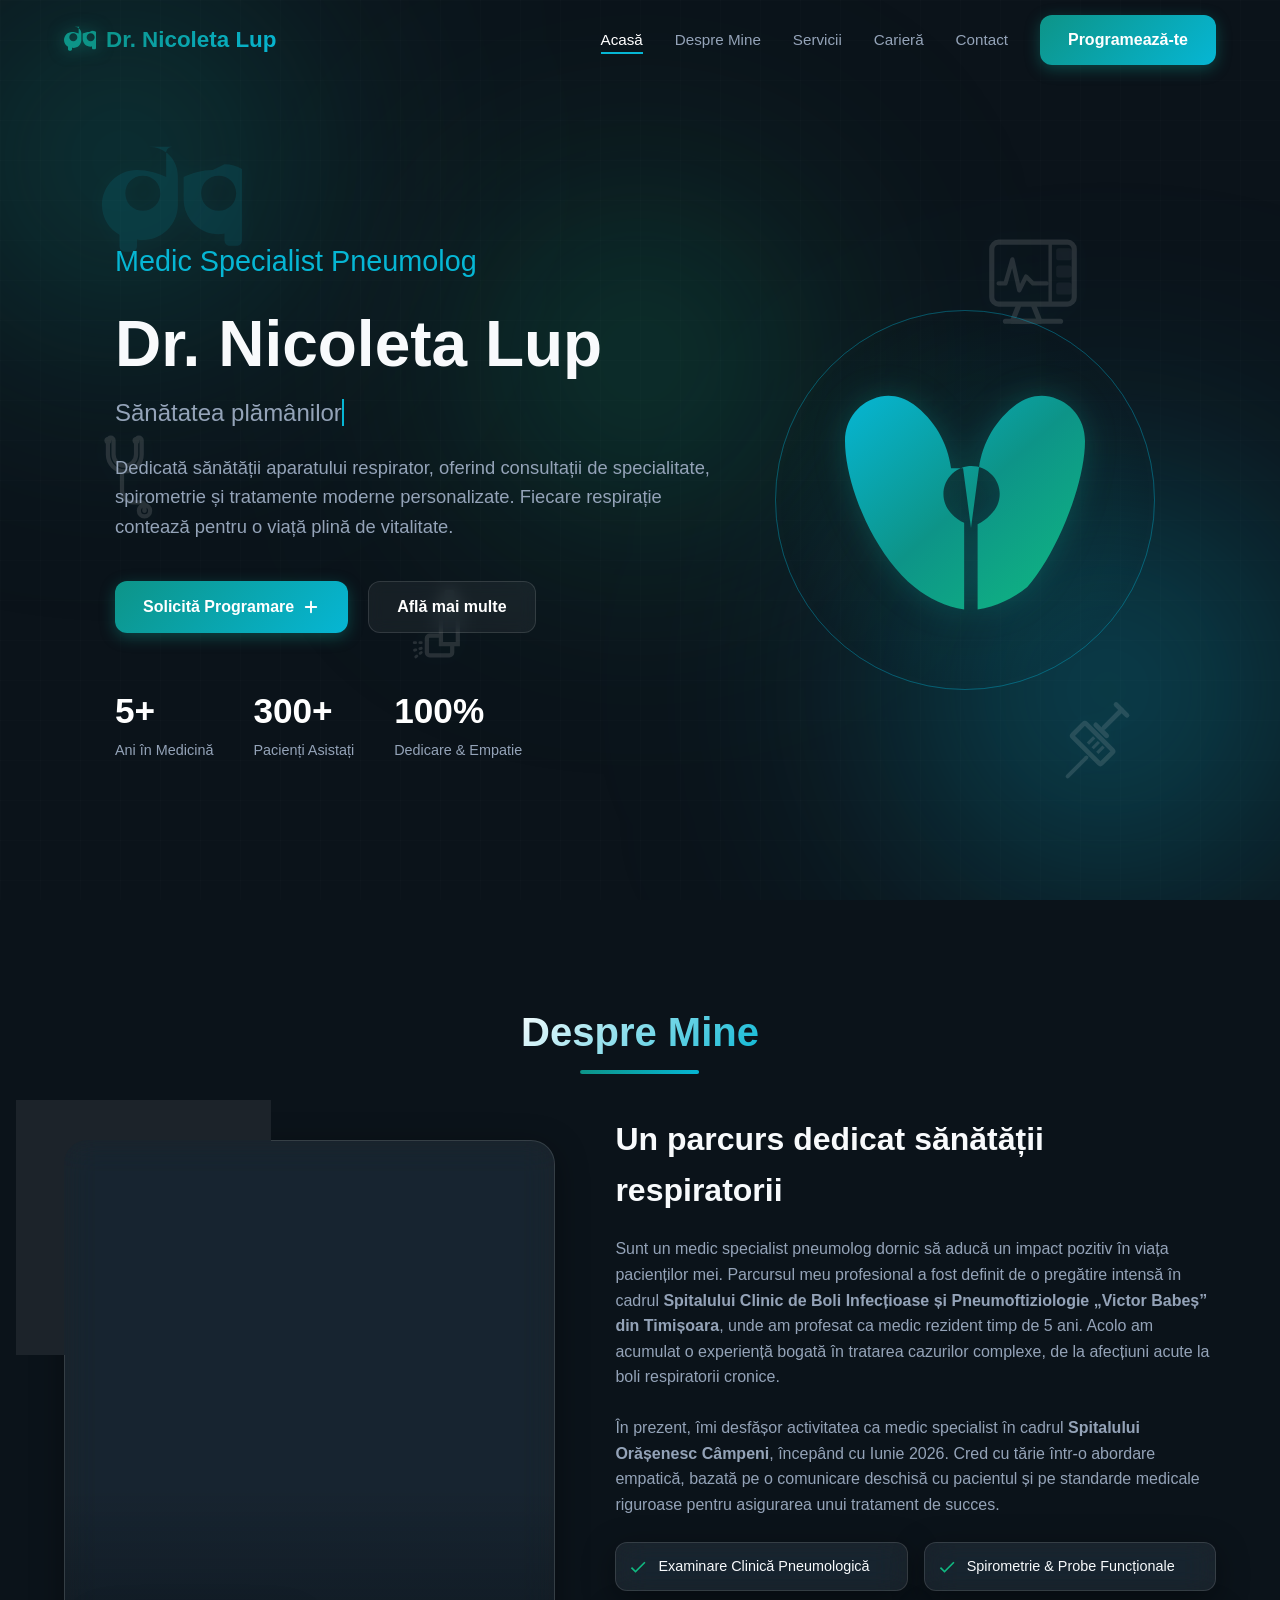
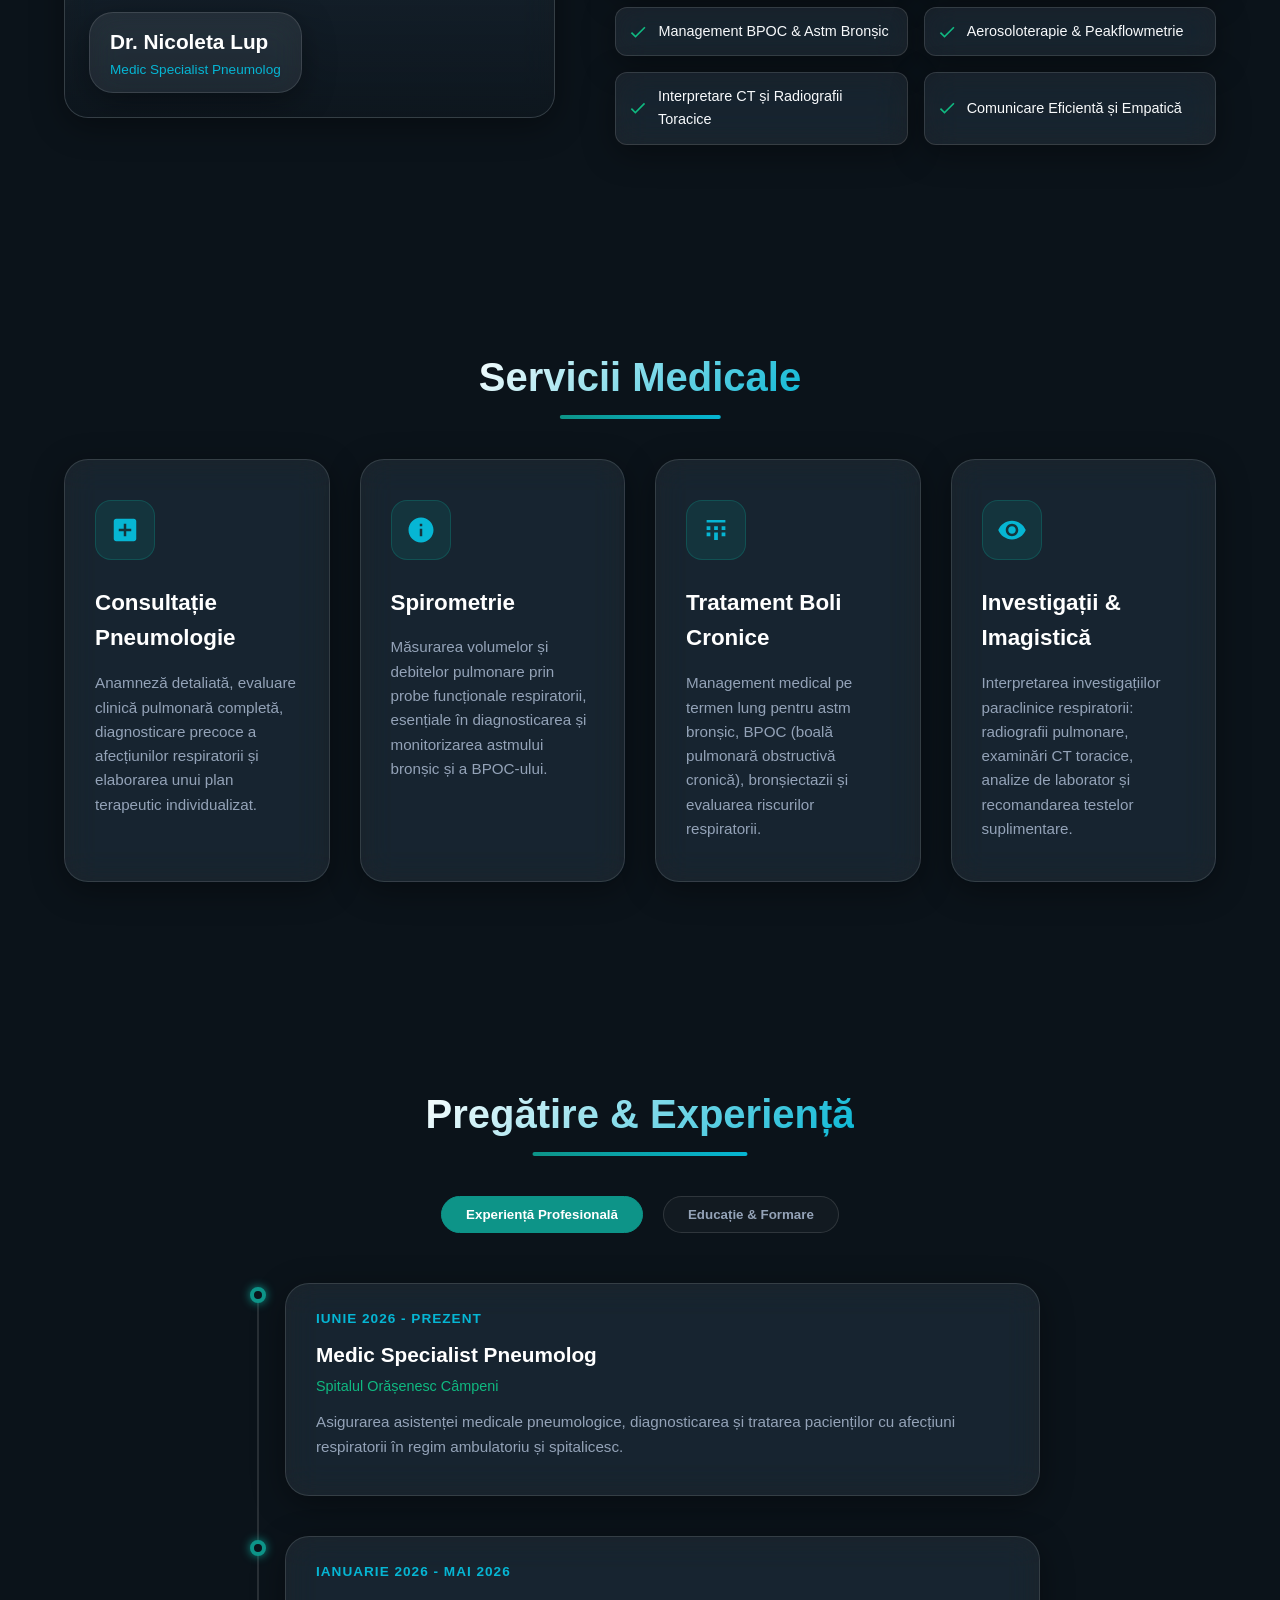
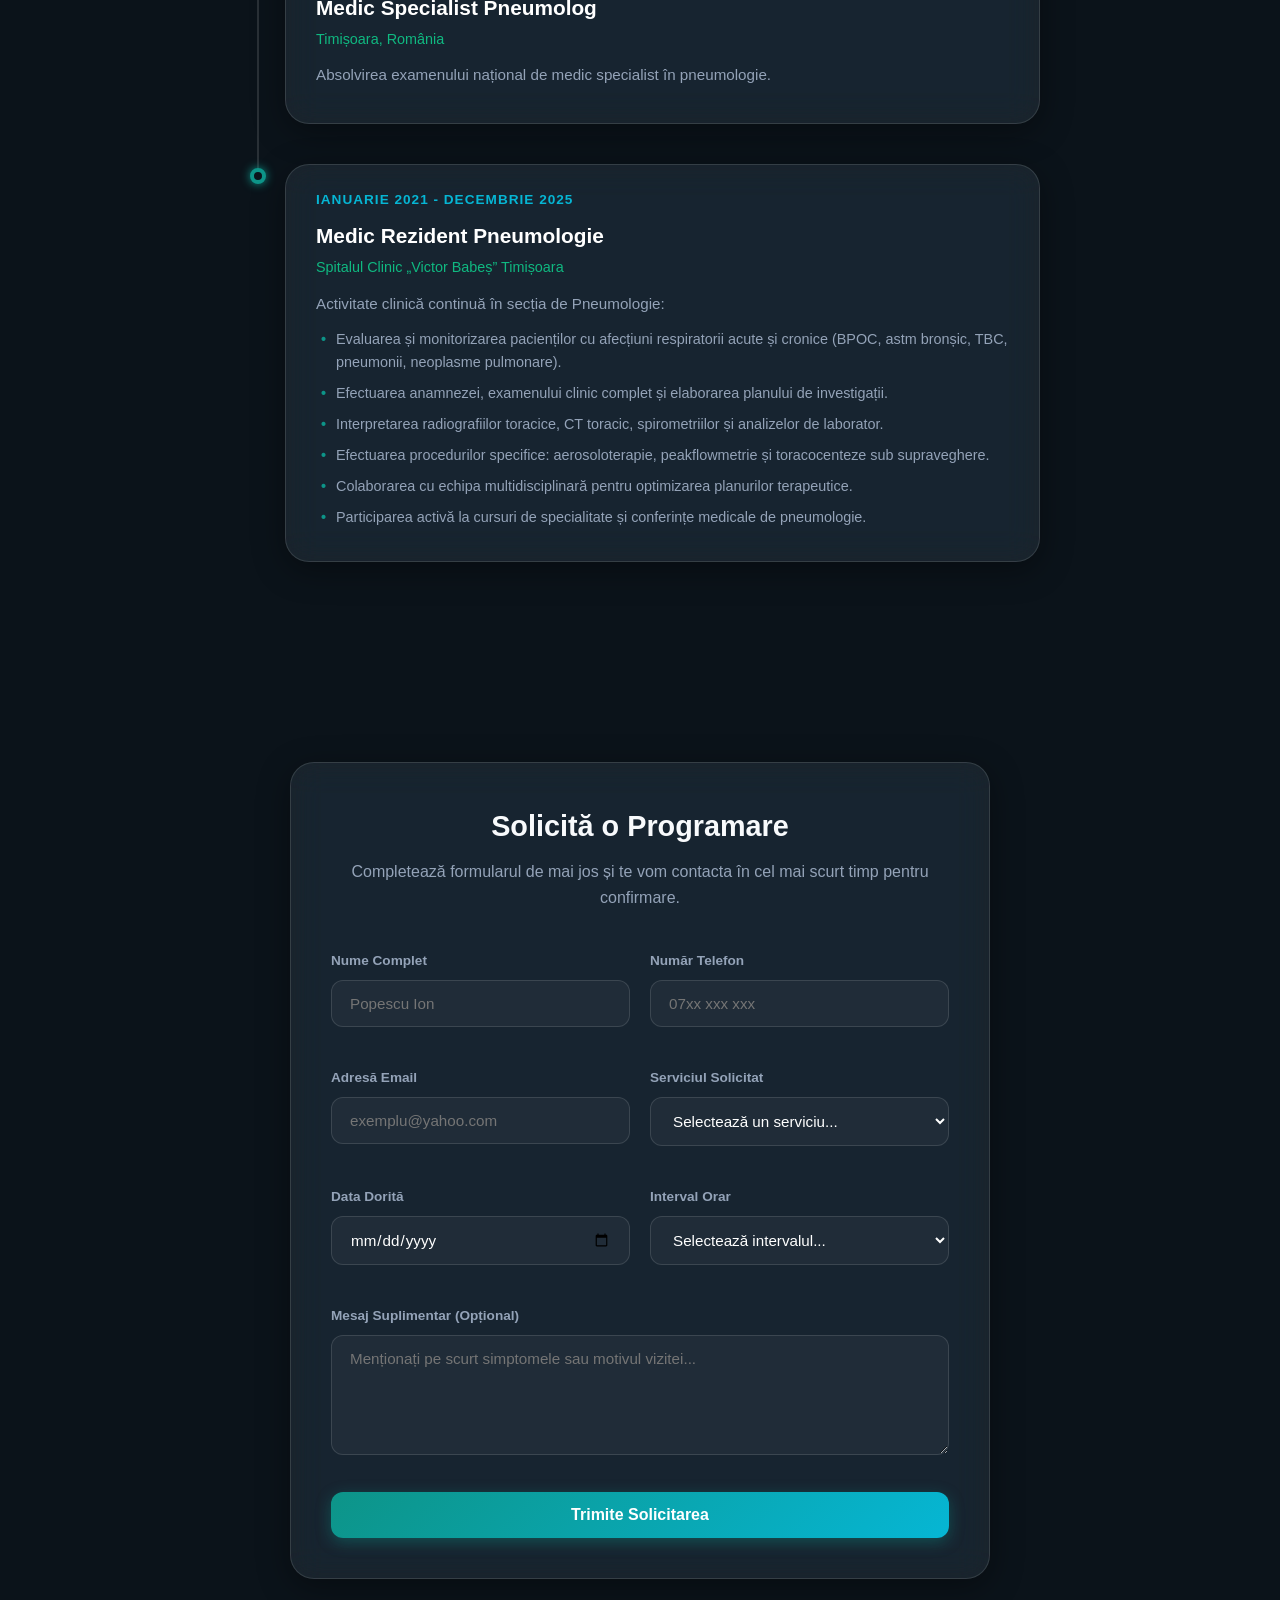
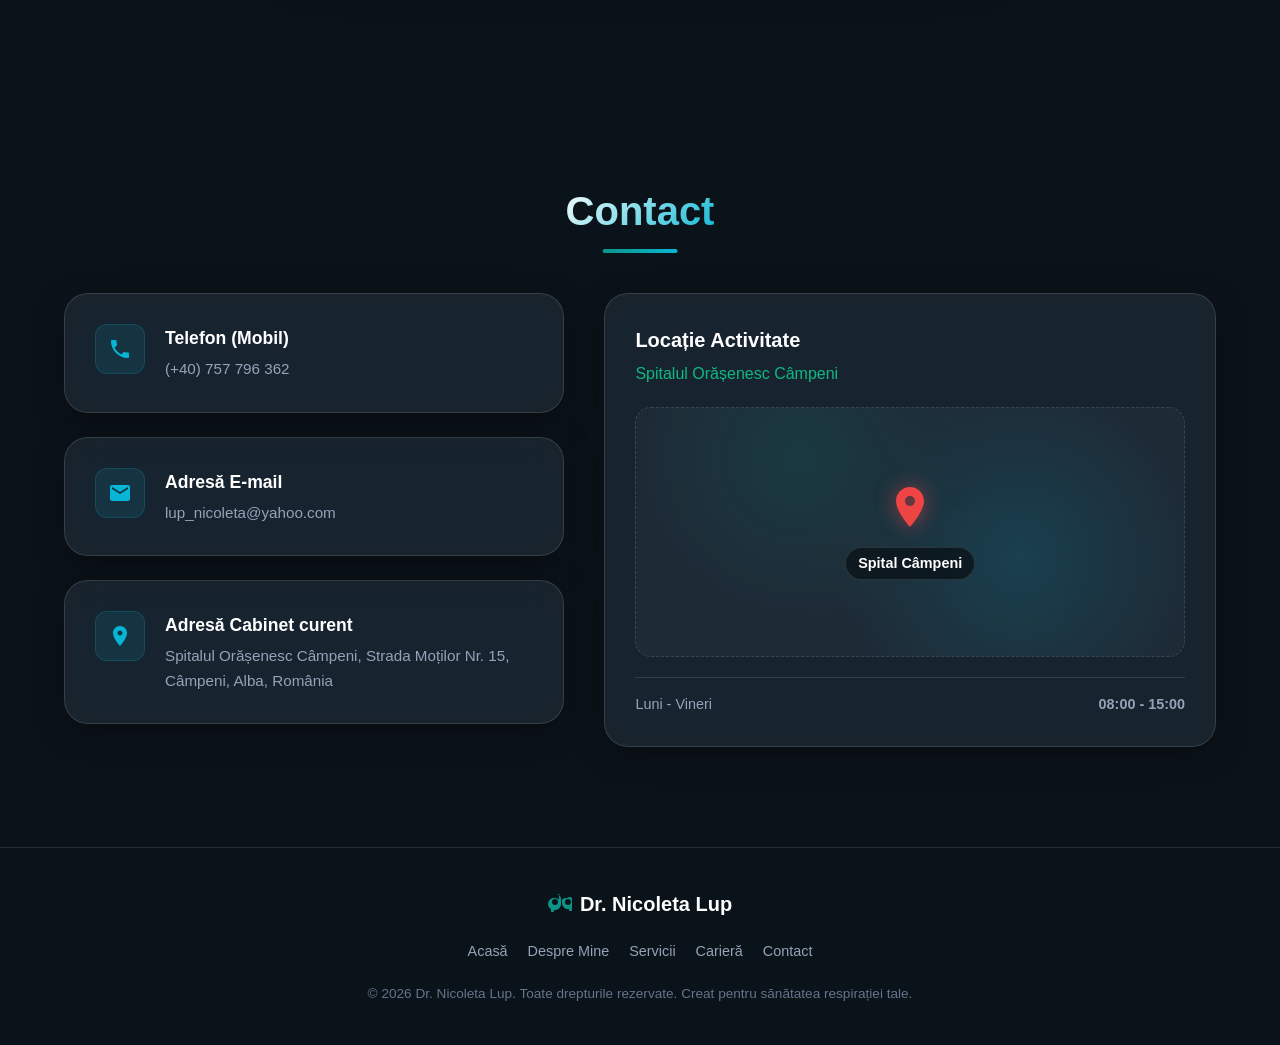
==== commit 30bf3e68: "Update service and scheduling details" ====
--- a/index.html
+++ b/index.html
@@ -164,7 +164,7 @@
             </div>
             <div class="skill-tag glass-panel">
               <svg viewBox="0 0 24 24"><path d="M9 16.17L4.83 12l-1.42 1.41L9 19 21 7l-1.41-1.41z"/></svg>
-              <span>Proceduri (Bronhoscopii, Toracocenteze)</span>
+              <span>Aerosoloterapie & Peakflowmetrie</span>
             </div>
             <div class="skill-tag glass-panel">
               <svg viewBox="0 0 24 24"><path d="M9 16.17L4.83 12l-1.42 1.41L9 19 21 7l-1.41-1.41z"/></svg>
@@ -271,7 +271,7 @@
                 <li>Evaluarea și monitorizarea pacienților cu afecțiuni respiratorii acute și cronice (BPOC, astm bronșic, TBC, pneumonii, neoplasme pulmonare).</li>
                 <li>Efectuarea anamnezei, examenului clinic complet și elaborarea planului de investigații.</li>
                 <li>Interpretarea radiografiilor toracice, CT toracic, spirometriilor și analizelor de laborator.</li>
-                <li>Participarea la bronhoscopii și toracocenteze sub supravegherea medicilor coordonatori.</li>
+                <li>Efectuarea procedurilor specifice: aerosoloterapie, peakflowmetrie și toracocenteze sub supraveghere.</li>
                 <li>Colaborarea cu echipa multidisciplinară pentru optimizarea planurilor terapeutice.</li>
                 <li>Participarea activă la cursuri de specialitate și conferințe medicale de pneumologie.</li>
               </ul>
@@ -343,7 +343,7 @@
               <select id="time" class="form-control" required>
                 <option value="" disabled selected>Selectează intervalul...</option>
                 <option value="dimineata">Dimineață (08:00 - 12:00)</option>
-                <option value="dupa-amiaza">După-amiază (12:00 - 16:00)</option>
+                <option value="dupa-amiaza">După-amiază (12:00 - 15:00)</option>
               </select>
             </div>
           </div>
@@ -417,7 +417,7 @@
 
           <div class="work-hours">
             <span>Luni - Vineri</span>
-            <strong>08:00 - 16:00</strong>
+            <strong>08:00 - 15:00</strong>
           </div>
         </div>
       </div>
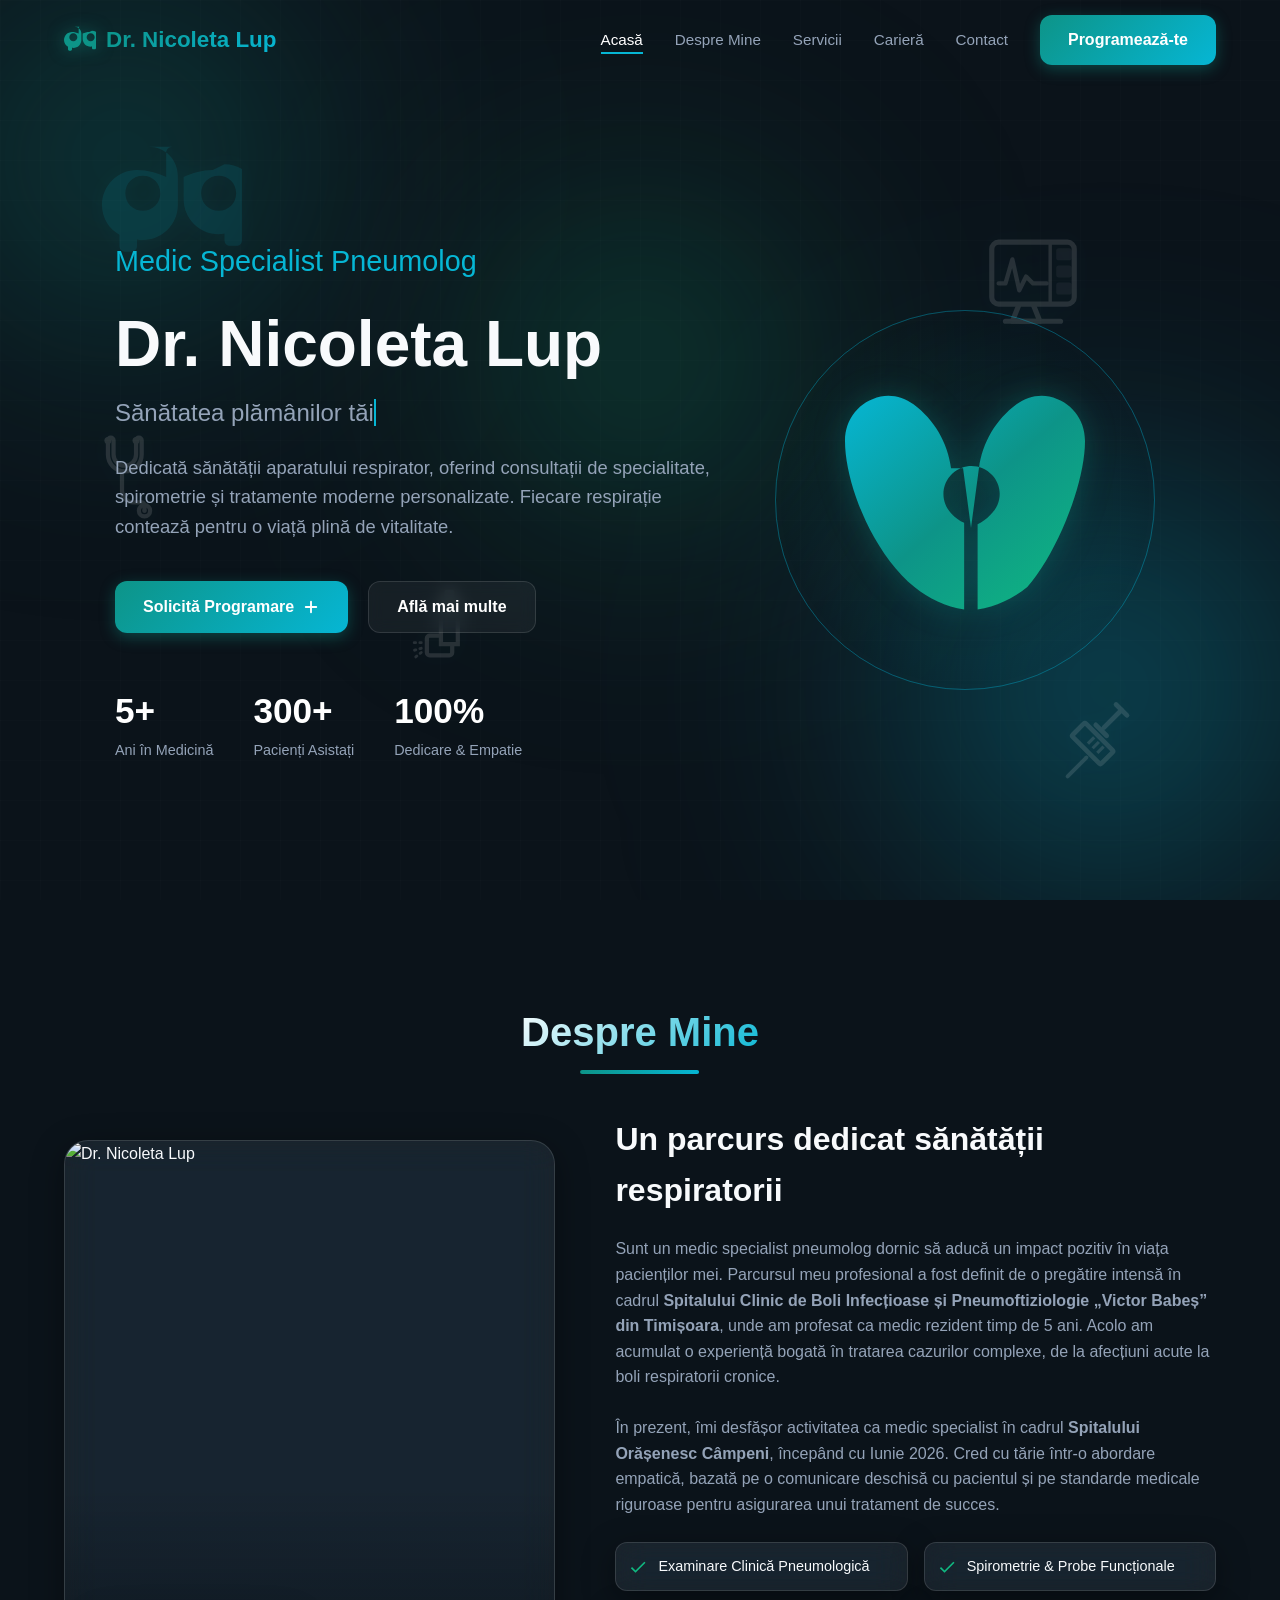
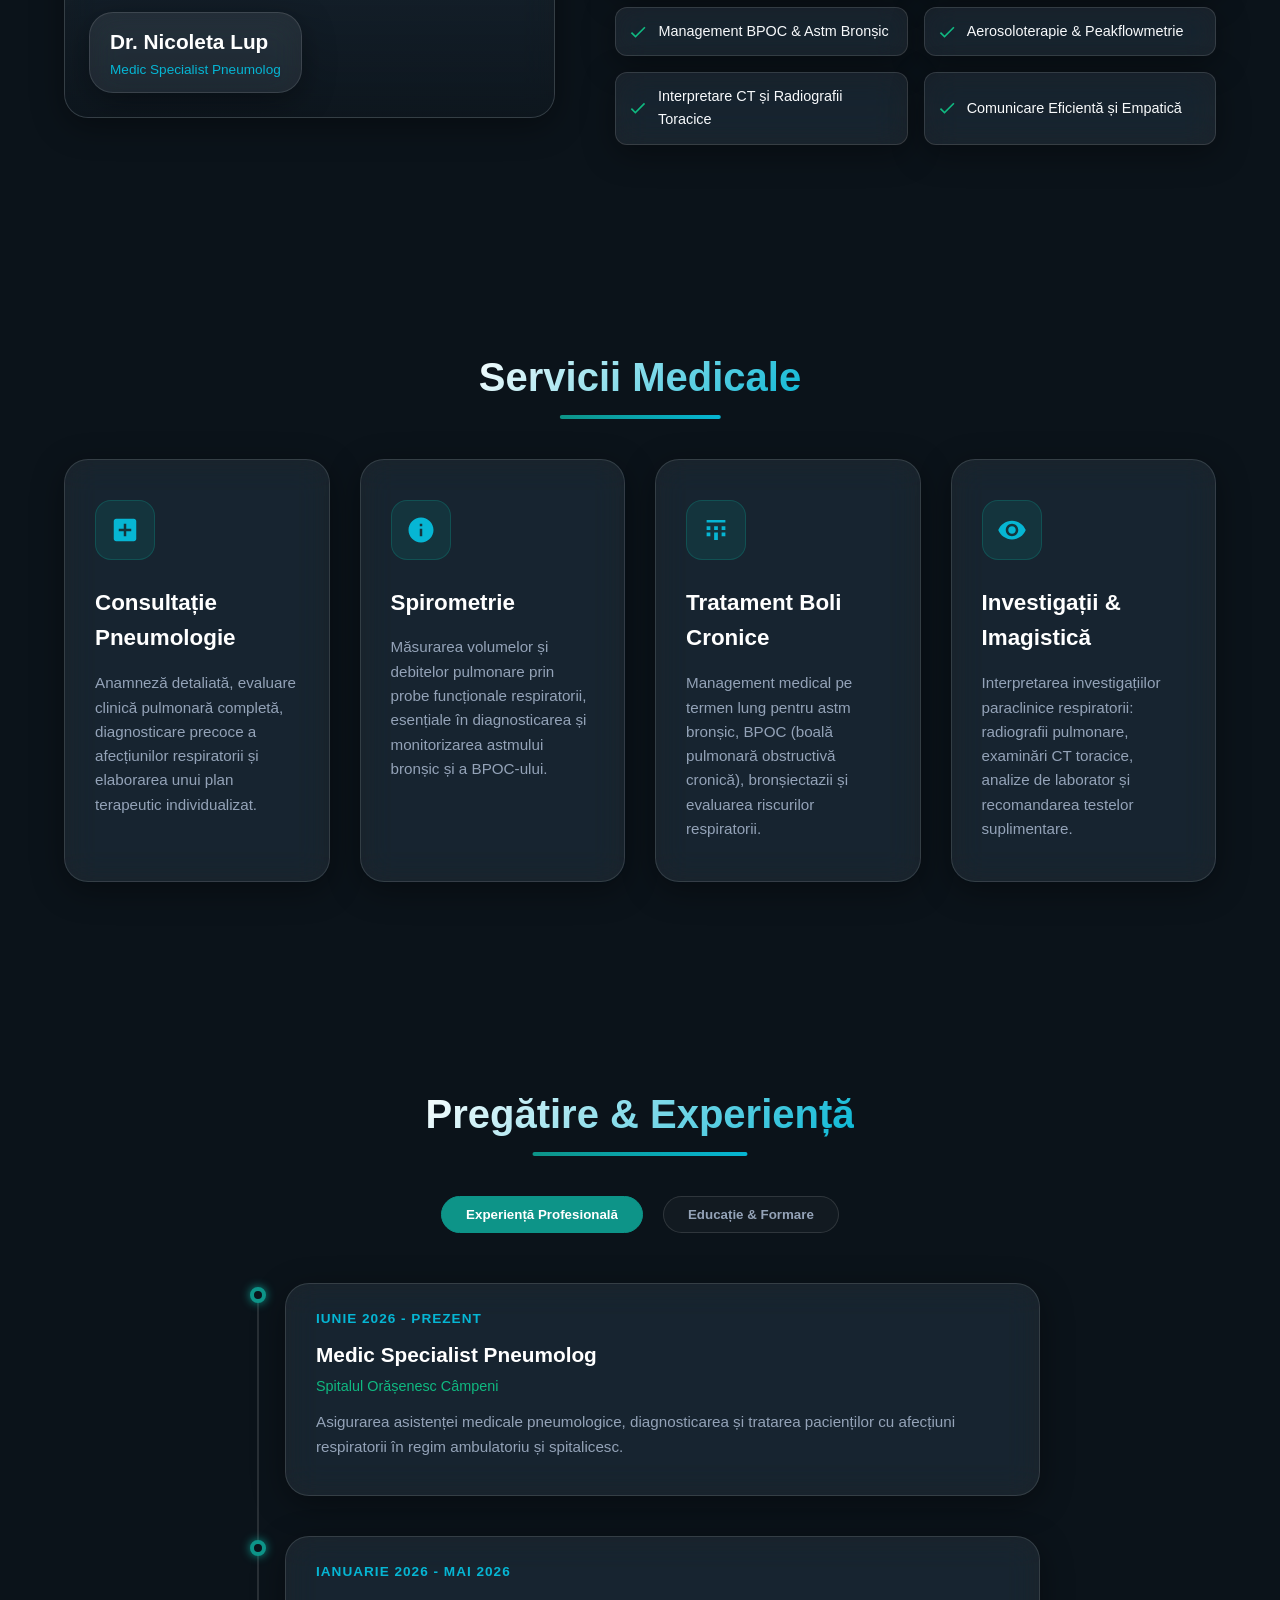
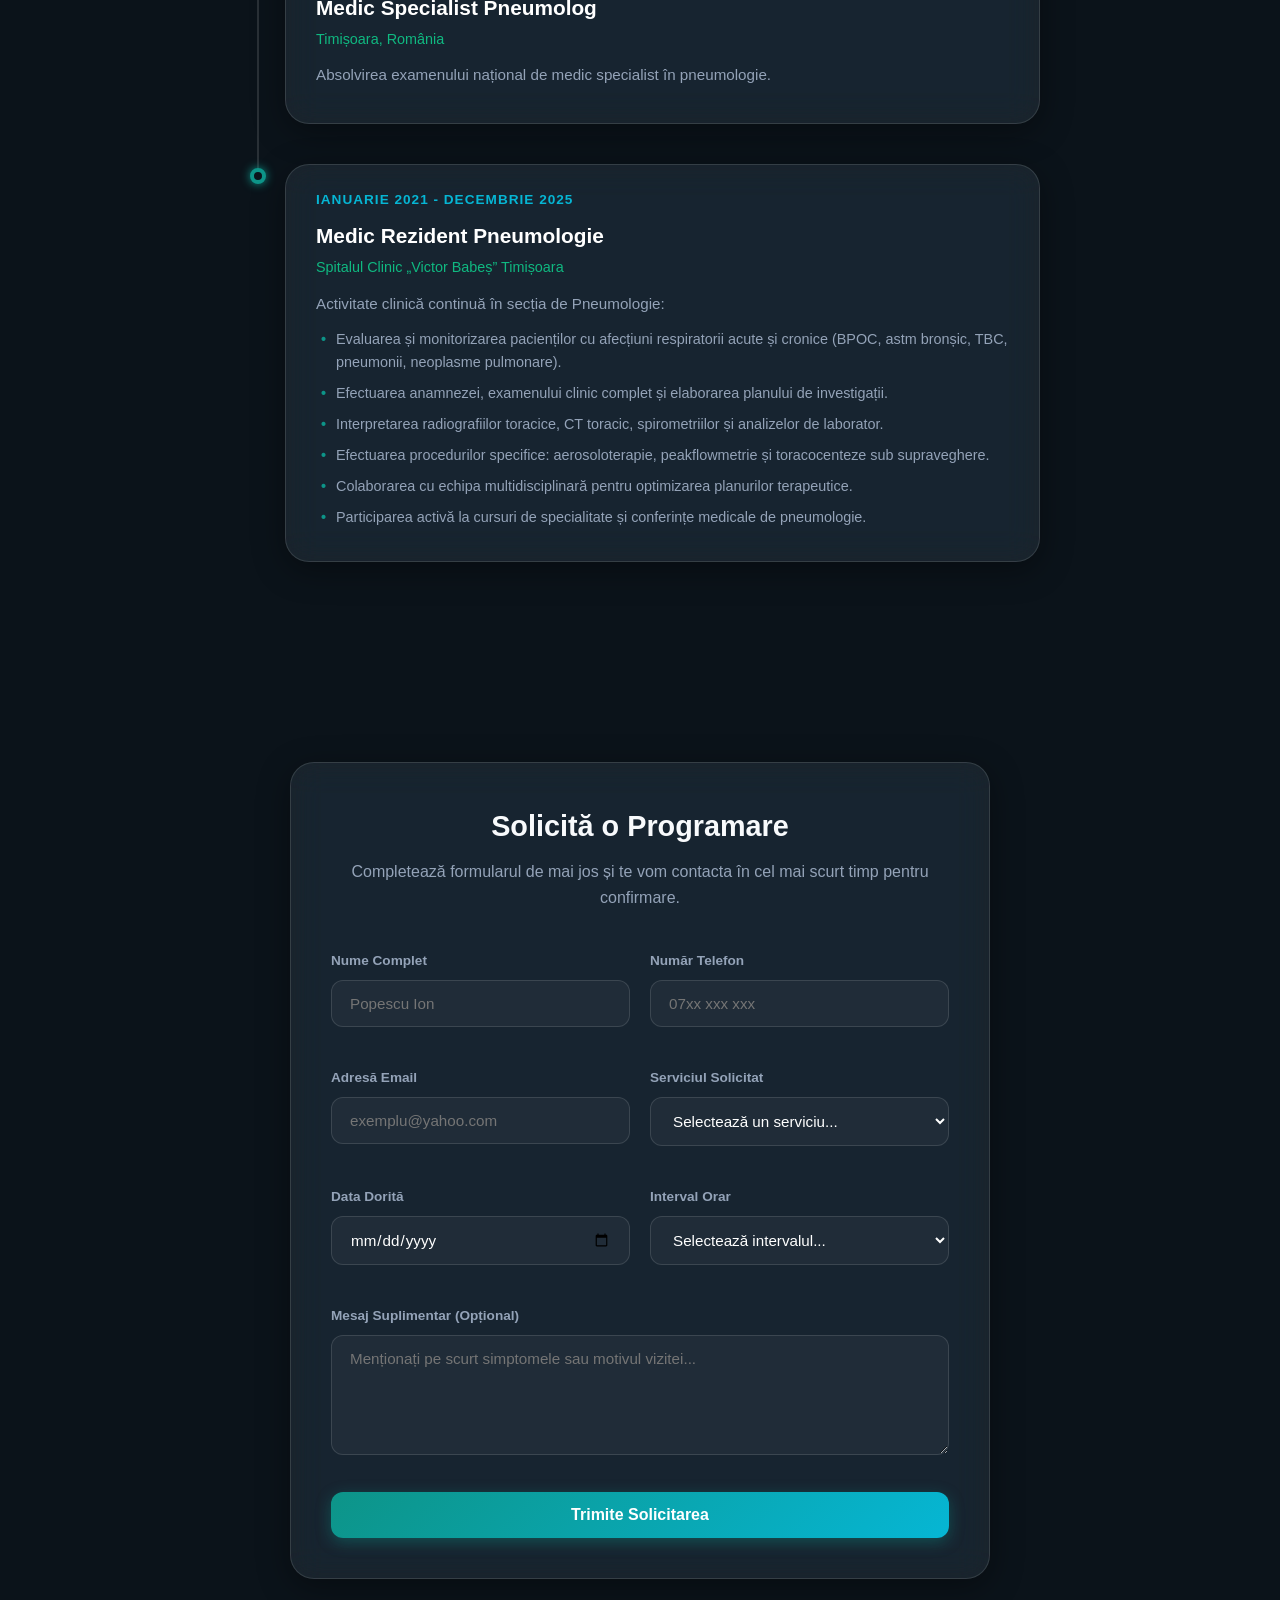
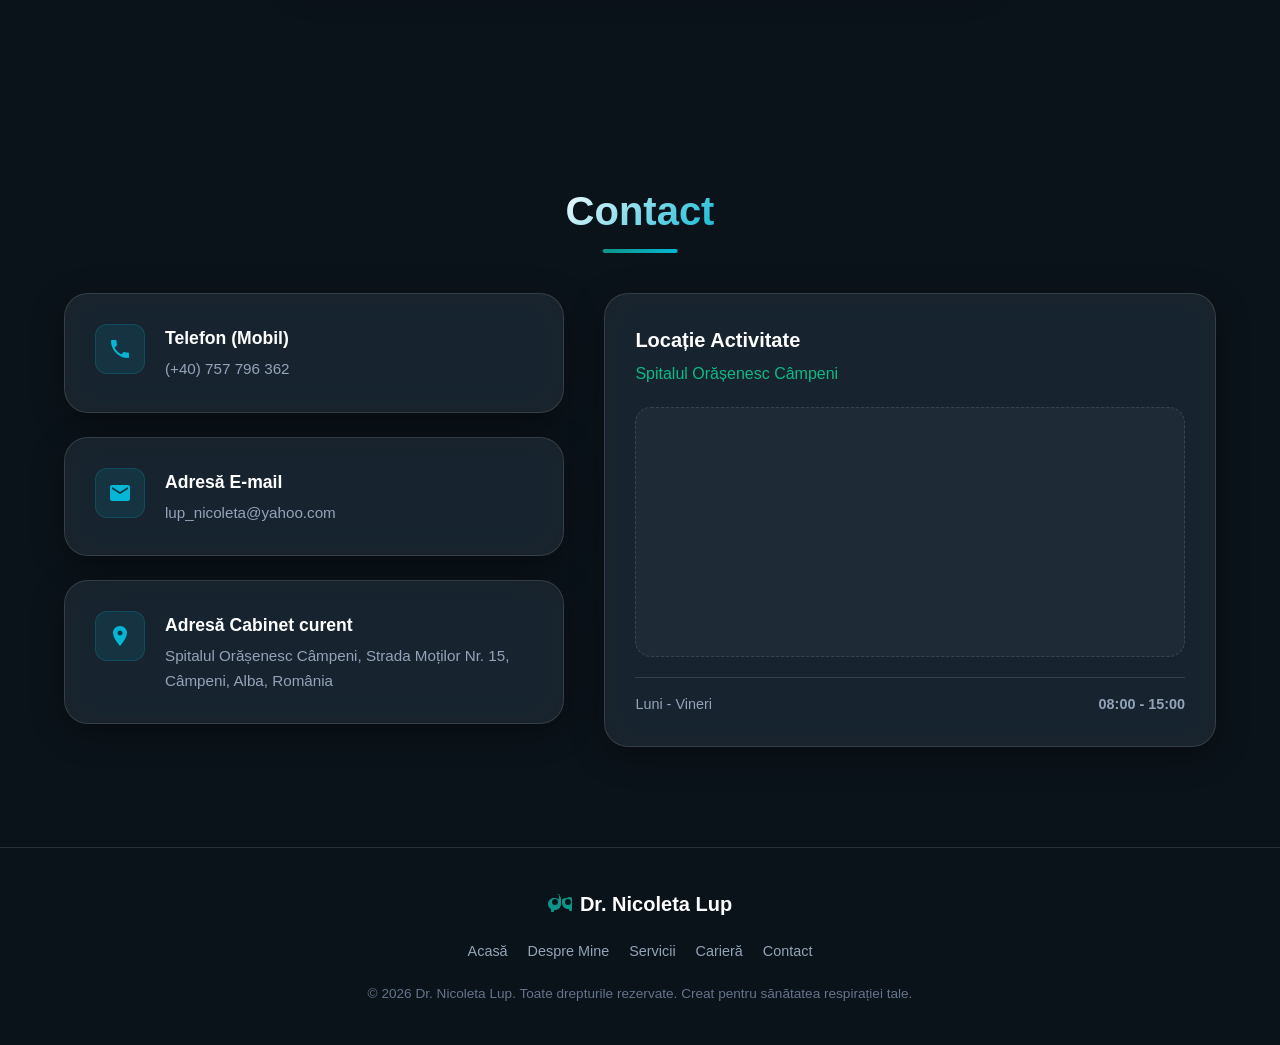
==== commit 0af1e200: "Implement google map integration" ====
--- a/index.html
+++ b/index.html
@@ -6,7 +6,8 @@
   <meta name="description" content="Cabinet Medical Dr. Nicoleta Lup - Medic Specialist Pneumolog. Diagnostic, tratament și monitorizare pentru afecțiuni respiratorii, BPOC, astm, spirometrie în Câmpeni și Timișoara.">
   
   <!-- Security Enhancements -->
-  <meta http-equiv="Content-Security-Policy" content="default-src 'self'; style-src 'self' 'unsafe-inline' https://fonts.googleapis.com; font-src 'self' https://fonts.gstatic.com; img-src 'self' data:; script-src 'self' https://cdn.jsdelivr.net; connect-src 'self' https://api.emailjs.com; frame-src 'none'; object-src 'none';">
+  <meta http-equiv="Content-Security-Policy"
+    content="default-src 'self'; style-src 'self' 'unsafe-inline' https://fonts.googleapis.com; font-src 'self' https://fonts.gstatic.com; img-src 'self' data:; script-src 'self' https://cdn.jsdelivr.net; connect-src 'self' https://api.emailjs.com; frame-src https://www.google.com https://maps.google.com; object-src 'none';">
   <meta name="referrer" content="no-referrer">
   
   <title>Dr. Nicoleta Lup - Medic Specialist Pneumolog</title>
@@ -408,11 +409,9 @@
           </div>
           
           <div class="hospital-map-placeholder">
-            <div class="hospital-map-bg"></div>
-            <div class="map-marker">
-              <svg viewBox="0 0 24 24"><path d="M12 2C8.13 2 5 5.13 5 9c0 5.25 7 13 7 13s7-7.75 7-13c0-3.87-3.13-7-7-7zm0 9.5c-1.38 0-2.5-1.12-2.5-2.5s1.12-2.5 2.5-2.5 2.5 1.12 2.5 2.5-1.12 2.5-2.5 2.5z"/></svg>
-              <p>Spital Câmpeni</p>
-            </div>
+            <iframe
+              src="https://maps.google.com/maps?q=Spitalul%20Or%C4%83%C8%99enesc%20C%C3%A2mpeni&t=&z=16&ie=UTF8&iwloc=&output=embed"
+              width="100%" height="100%" style="border:0;" allowfullscreen="" loading="lazy"></iframe>
           </div>
 
           <div class="work-hours">
--- a/css/styles.css
+++ b/css/styles.css
@@ -898,6 +898,8 @@
 
 .form-control {
   width: 100%;
+  max-width: 100%;
+  box-sizing: border-box;
   background: rgba(255, 255, 255, 0.04);
   border: 1px solid var(--border-glass);
   border-radius: 12px;
@@ -911,6 +913,16 @@
 select.form-control option {
   color: #0b131a;
   background-color: #ffffff;
+}
+
+input[type="date"].form-control {
+  display: block;
+  width: 100%;
+  max-width: 100%;
+  min-width: 0;
+  box-sizing: border-box;
+  -webkit-appearance: none;
+  appearance: none;
 }
 
 .form-control:focus {
@@ -1241,6 +1253,11 @@
 @media (max-width: 768px) {
   .floating-icon {
     display: none;
+  }
+  
+  .typing-text {
+    white-space: normal;
+    word-break: break-word;
   }
   
   .section {
@@ -1304,7 +1321,8 @@
   }
   
   .hero-content h2 {
-    font-size: 1.4rem;
+    font-size: 1.15rem;
+    line-height: 1.4;
   }
   
   .hero-actions {
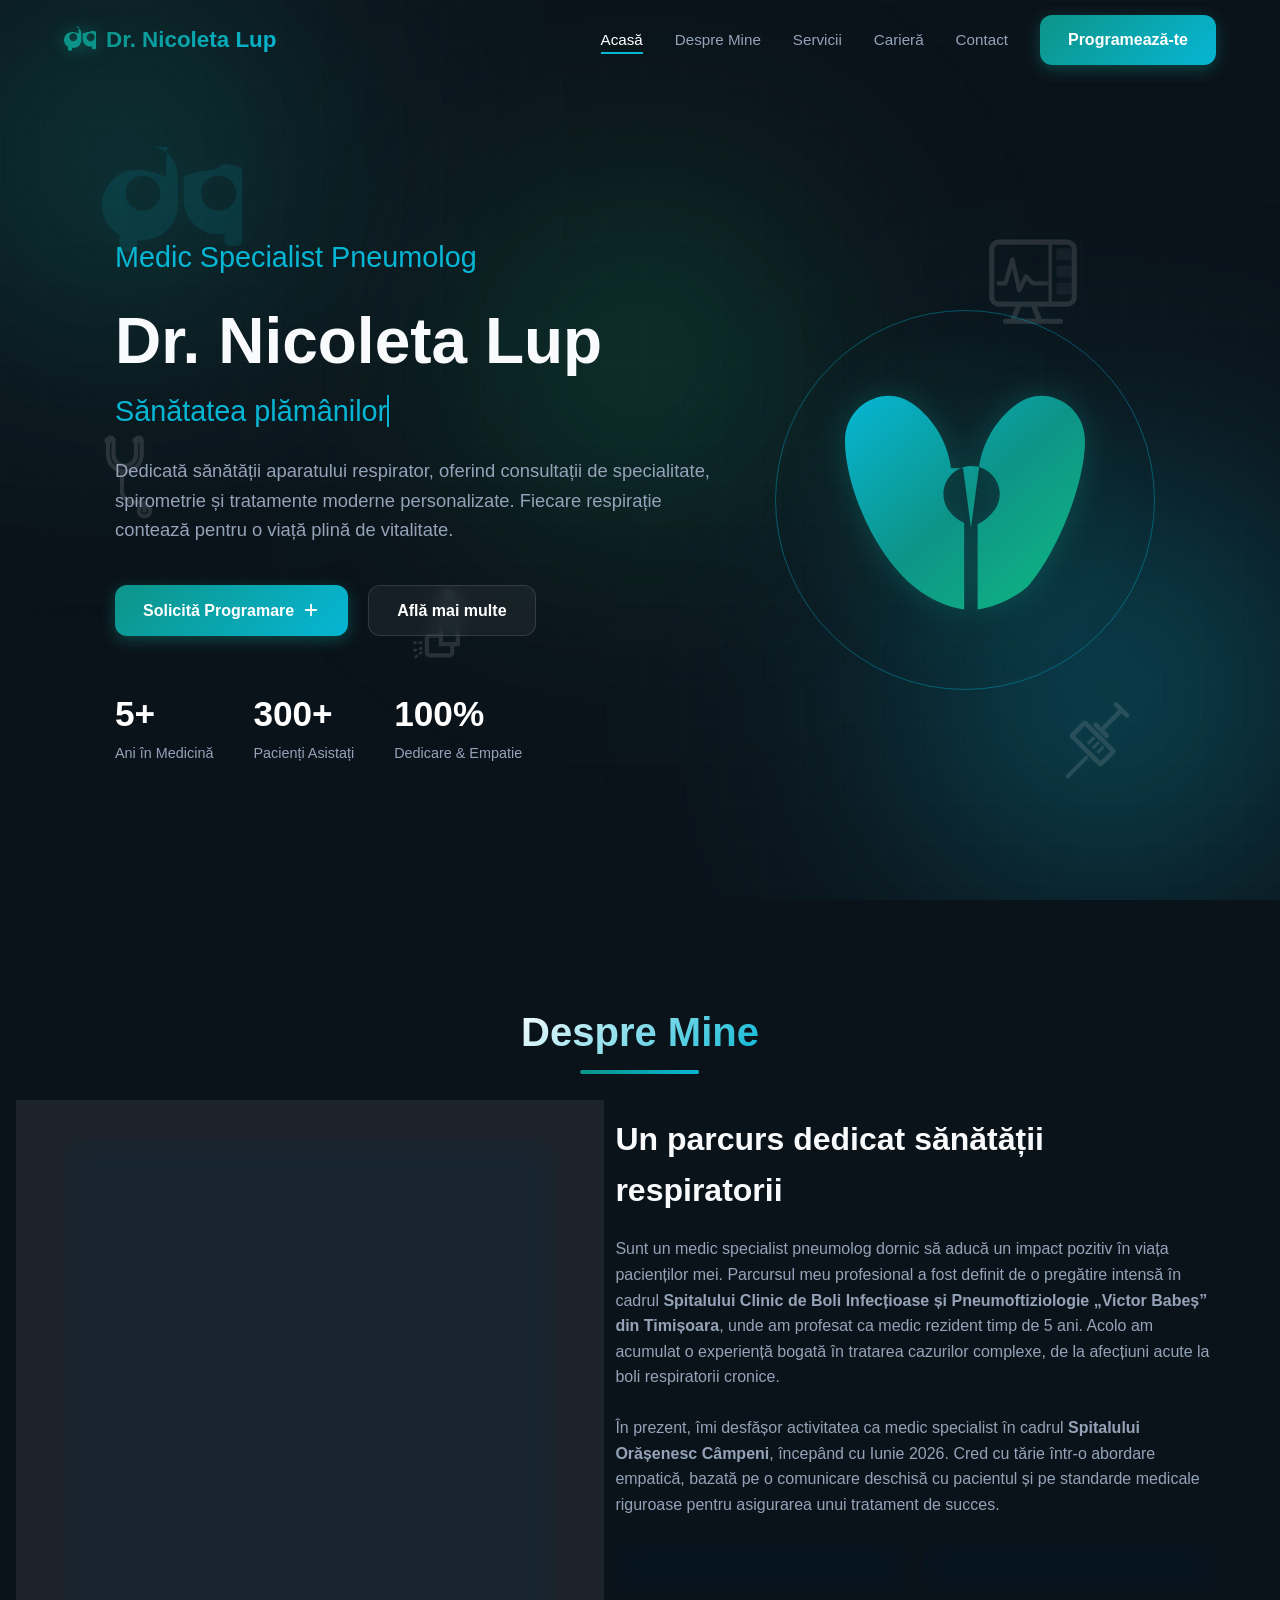
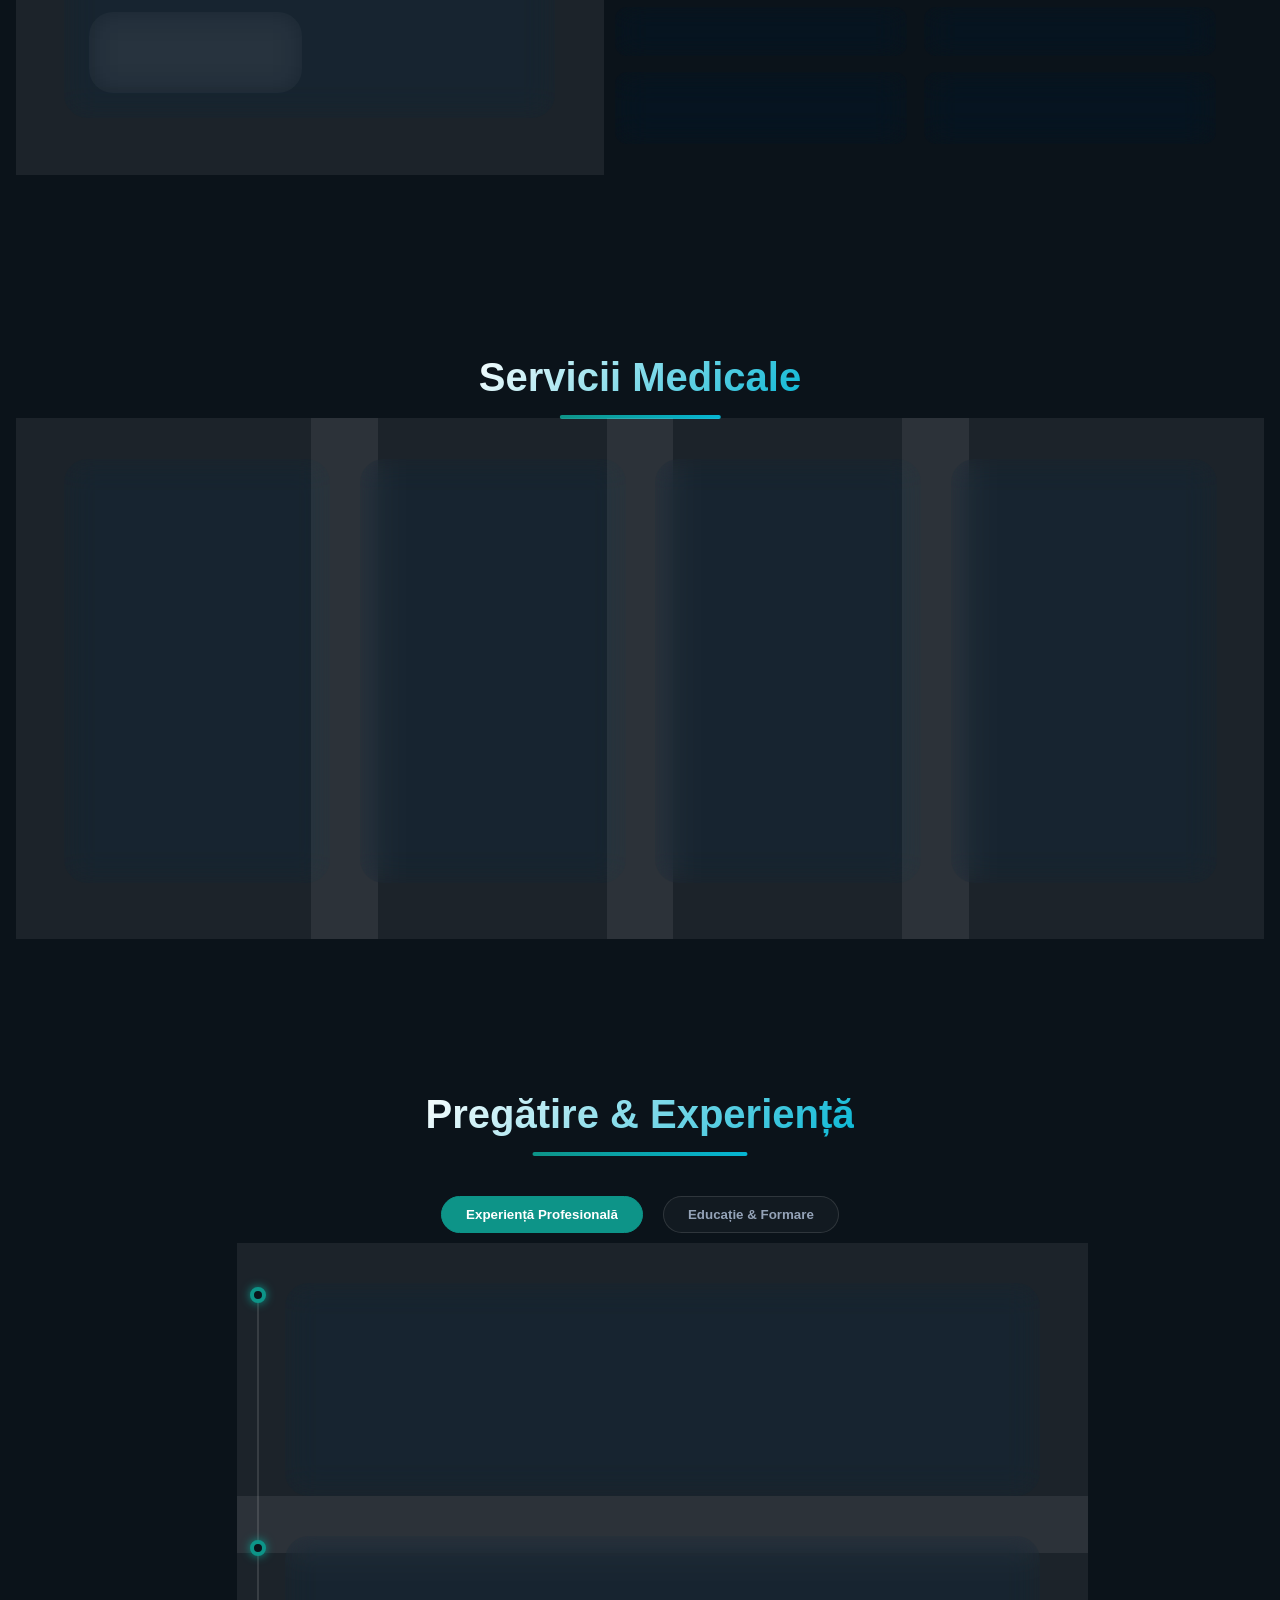
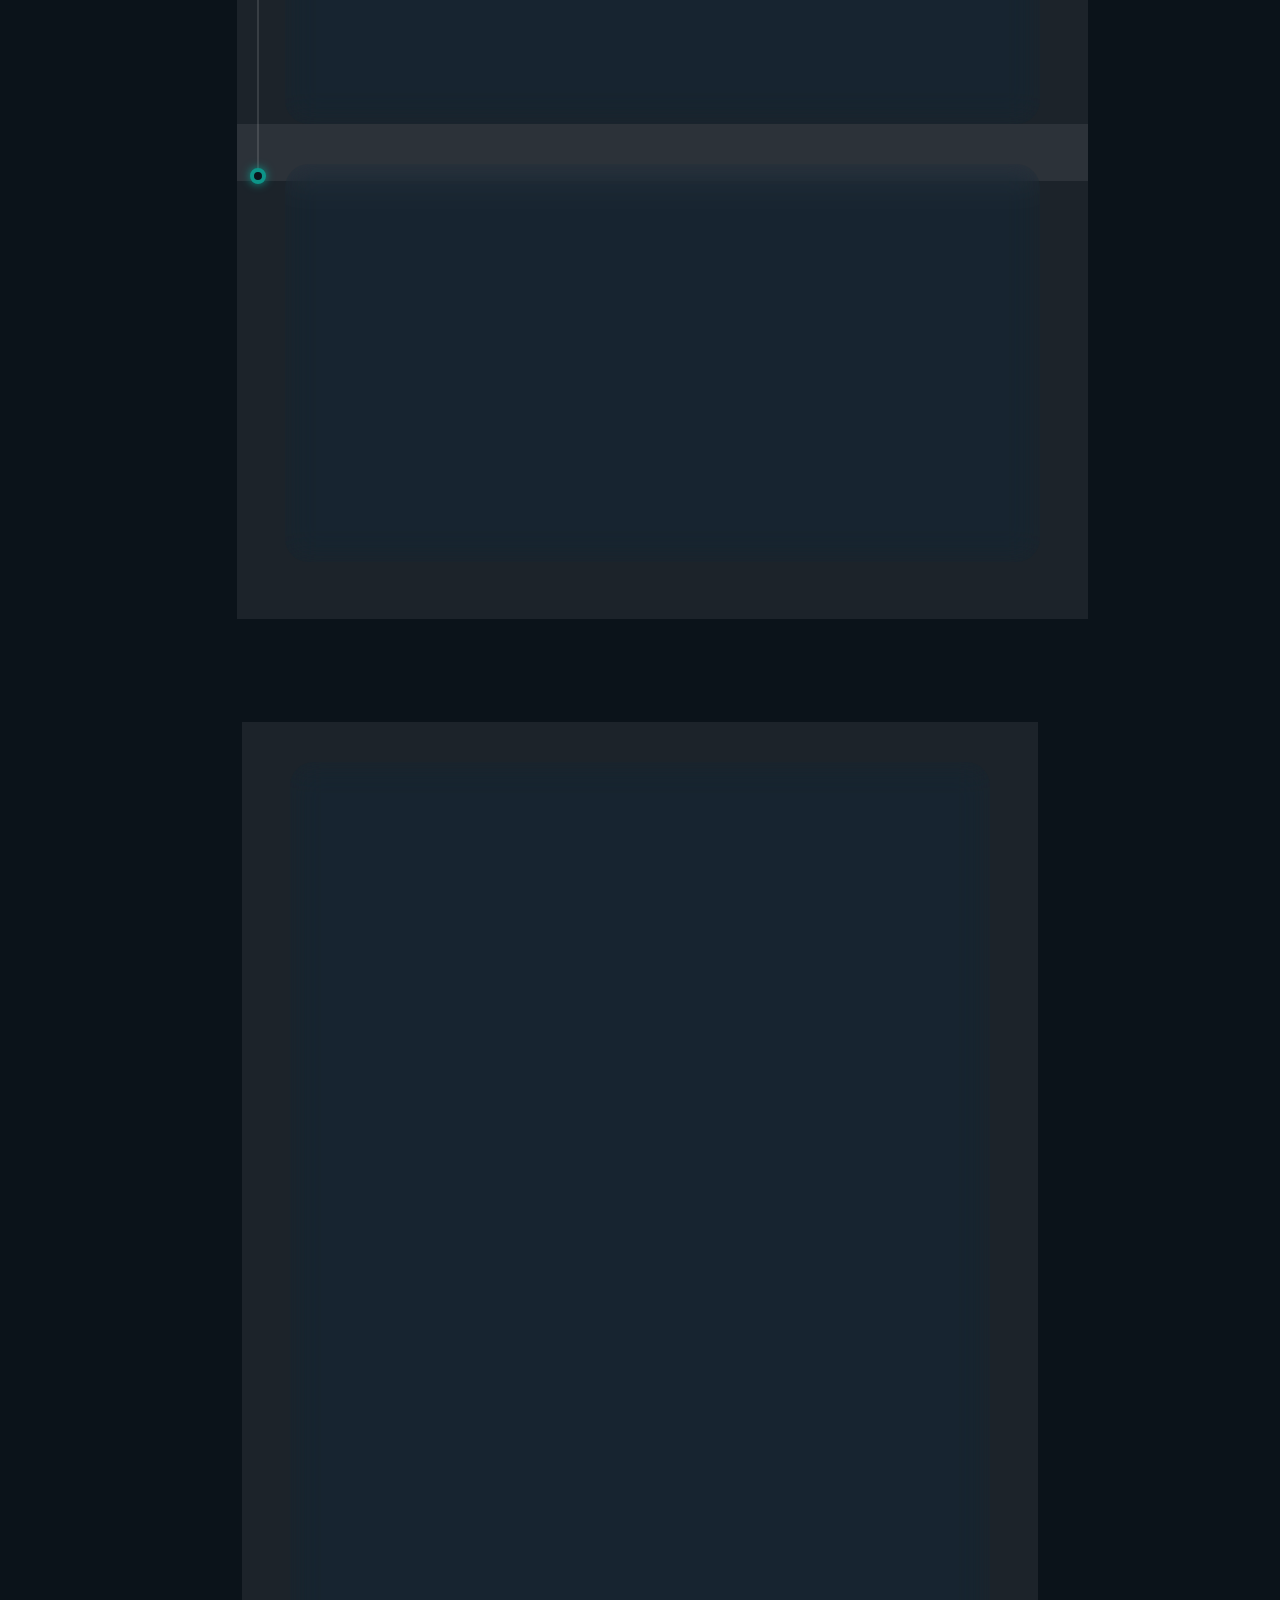
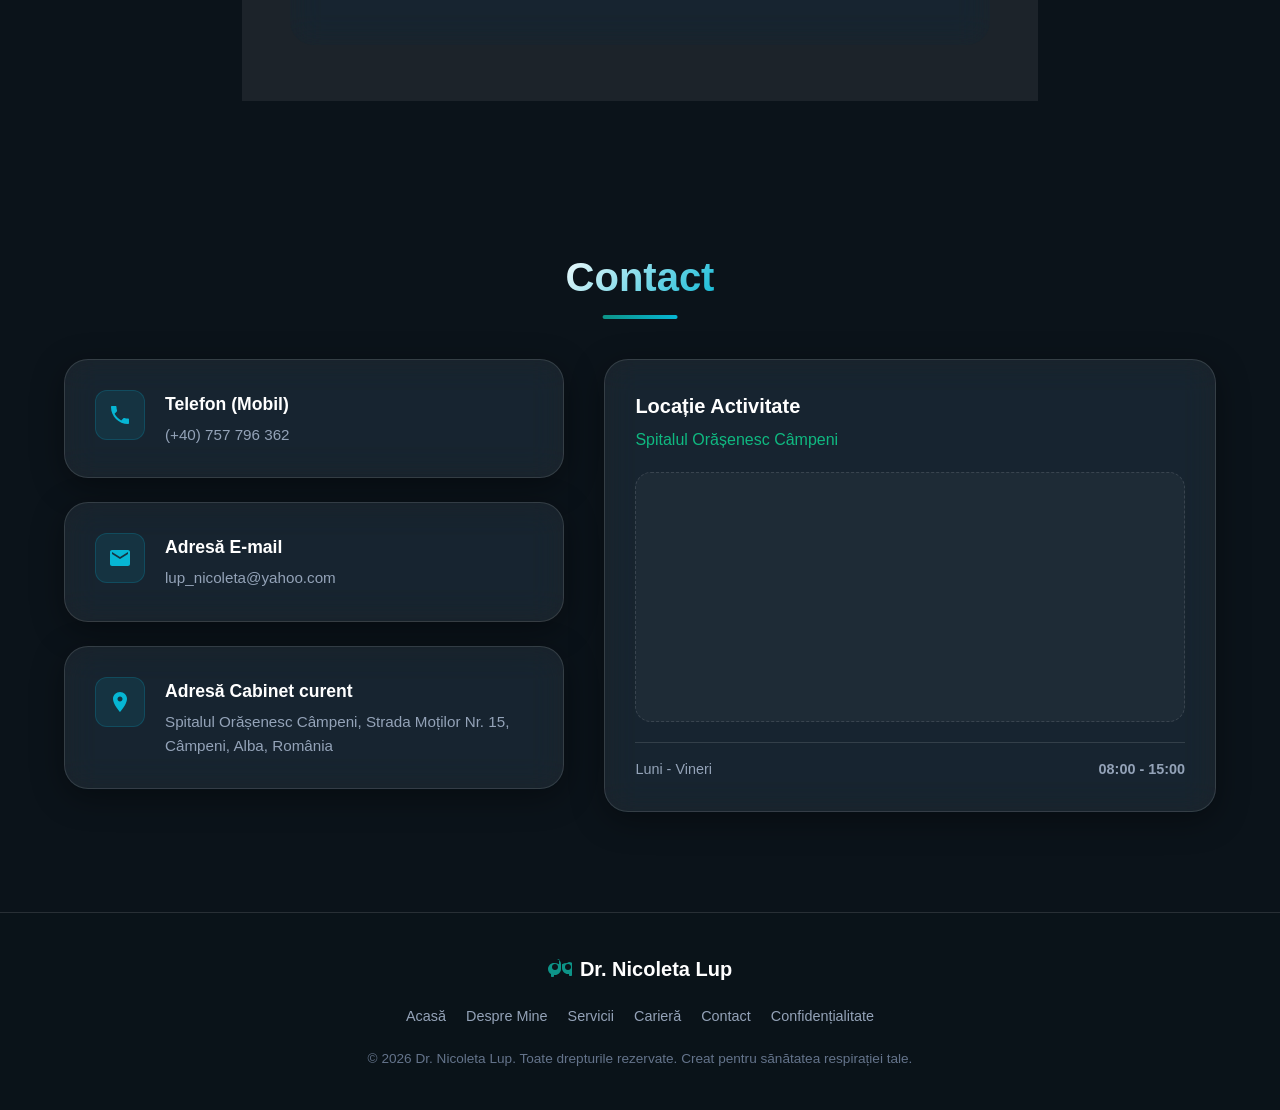
==== commit 530a75c1: "Implement validation, error handling, GDPR policy for the contact form and adjust the dinamic text f" ====
--- a/index.html
+++ b/index.html
@@ -75,7 +75,7 @@
       <div class="hero-content">
         <h2>Medic Specialist Pneumolog</h2>
         <h1>Dr. Nicoleta Lup</h1>
-        <h2 style="font-size: 1.5rem; color: var(--text-secondary); margin-bottom: 20px; font-weight: 400;">
+        <h2 class="hero-subtitle">
           <span class="typing-text" id="typed-text"></span>
         </h2>
         <p class="hero-desc">
@@ -350,8 +350,15 @@
           </div>
 
           <div class="form-group">
-            <label for="message">Mesaj Suplimentar (Opțional)</label>
-            <textarea id="message" class="form-control" placeholder="Menționați pe scurt simptomele sau motivul vizitei..."></textarea>
+            <label for="message">Mesaj Suplimentar / Simptome</label>
+            <textarea id="message" class="form-control" placeholder="Menționați pe scurt simptomele sau motivul vizitei..." required></textarea>
+          </div>
+
+          <div class="checkbox-group">
+            <input type="checkbox" id="gdpr" class="form-checkbox" required>
+            <label for="gdpr" class="checkbox-label">
+              Sunt de acord cu prelucrarea datelor mele medicale și cu caracter personal în scopul efectuării programării, conform <a href="politica-de-confidentialitate.html" target="_blank" class="policy-link">Politicii de Confidențialitate</a>.
+            </label>
           </div>
 
           <div class="form-submit-wrap">
@@ -450,6 +457,7 @@
         <a href="#services">Servicii</a>
         <a href="#career">Carieră</a>
         <a href="#contact">Contact</a>
+        <a href="politica-de-confidentialitate.html">Confidențialitate</a>
       </div>
       <p class="footer-copy">&copy; 2026 Dr. Nicoleta Lup. Toate drepturile rezervate. Creat pentru sănătatea respirației tale.</p>
     </div>
--- a/css/styles.css
+++ b/css/styles.css
@@ -25,6 +25,8 @@
 
 html {
   scroll-behavior: smooth;
+  overflow-x: hidden;
+  max-width: 100%;
 }
 
 body {
@@ -442,9 +444,20 @@
   margin-bottom: 25px;
 }
 
+.hero-subtitle {
+  font-size: 1.5rem;
+  color: var(--text-secondary);
+  margin-bottom: 20px;
+  font-weight: 400;
+  line-height: 1.4;
+  min-height: 40px; /* Reserves space to prevent vertical layout shifting during typing */
+  display: block;
+}
+
 .typing-text {
   border-right: 2px solid var(--secondary);
-  white-space: nowrap;
+  white-space: normal;
+  word-break: break-word;
   animation: blink 0.75s step-end infinite;
 }
 
@@ -937,6 +950,75 @@
   min-height: 120px;
 }
 
+/* Custom Checkbox for GDPR compliance */
+.checkbox-group {
+  display: flex;
+  align-items: flex-start;
+  gap: 12px;
+  margin-top: 20px;
+  margin-bottom: 25px;
+  text-align: left;
+}
+
+.form-checkbox {
+  appearance: none;
+  -webkit-appearance: none;
+  width: 20px;
+  height: 20px;
+  border: 1.5px solid var(--border-glass);
+  border-radius: 6px;
+  background: rgba(255, 255, 255, 0.04);
+  cursor: pointer;
+  position: relative;
+  display: inline-block;
+  flex-shrink: 0;
+  transition: var(--transition);
+  margin-top: 3px;
+}
+
+.form-checkbox:checked {
+  background: var(--secondary);
+  border-color: var(--secondary);
+}
+
+.form-checkbox:checked::after {
+  content: '';
+  position: absolute;
+  left: 6px;
+  top: 2px;
+  width: 5px;
+  height: 10px;
+  border: solid #ffffff;
+  border-width: 0 2px 2px 0;
+  transform: rotate(45deg);
+}
+
+.form-checkbox:focus {
+  outline: none;
+  border-color: var(--secondary);
+  box-shadow: 0 0 10px rgba(6, 182, 212, 0.25);
+}
+
+.checkbox-label {
+  font-size: 0.95rem;
+  color: var(--text-secondary);
+  line-height: 1.5;
+  cursor: pointer;
+  user-select: none;
+}
+
+.policy-link {
+  color: var(--secondary);
+  text-decoration: none;
+  font-weight: 500;
+  transition: var(--transition);
+}
+
+.policy-link:hover {
+  color: var(--accent);
+  text-decoration: underline;
+}
+
 .form-submit-wrap {
   text-align: center;
   margin-top: 30px;
@@ -1160,6 +1242,24 @@
   font-size: 0.95rem;
 }
 
+/* Success & Error modifiers for Modal */
+.modal-content.modal-success .modal-icon {
+  background: rgba(16, 185, 129, 0.15);
+  border: 2px solid var(--accent);
+}
+.modal-content.modal-success .modal-icon svg {
+  fill: var(--accent);
+}
+
+.modal-content.modal-error .modal-icon {
+  background: rgba(239, 68, 68, 0.15);
+  border: 2px solid #ef4444;
+}
+.modal-content.modal-error .modal-icon svg {
+  fill: none !important;
+  stroke: #ef4444;
+}
+
 /* Footer Section */
 footer {
   background: rgba(11, 19, 26, 0.95);
@@ -1255,9 +1355,9 @@
     display: none;
   }
   
-  .typing-text {
-    white-space: normal;
-    word-break: break-word;
+
+  .hero-subtitle {
+    min-height: 70px; /* Reserves space for wrapped text on tablets to prevent layout shifting */
   }
   
   .section {
@@ -1320,9 +1420,11 @@
     font-size: 2.5rem;
   }
   
-  .hero-content h2 {
-    font-size: 1.15rem;
+  .hero-subtitle {
+    font-size: 1.12rem;
     line-height: 1.4;
+    min-height: 80px; /* Reserves space for up to 3 lines of wrapped text on small mobile screens to prevent shifting */
+    margin-bottom: 15px;
   }
   
   .hero-actions {
@@ -1347,3 +1449,76 @@
     padding: 20px 15px;
   }
 }
+
+/* ==========================================================================
+   Privacy Policy Page Styles
+   ========================================================================== */
+.policy-section {
+  padding: 140px 0 80px;
+}
+
+.policy-content-card {
+  padding: 50px 40px;
+  margin-bottom: 40px;
+}
+
+.policy-content-card h1 {
+  font-size: 2.5rem;
+  margin-bottom: 10px;
+  font-weight: 800;
+  background: linear-gradient(135deg, #fff 30%, var(--secondary) 100%);
+  -webkit-background-clip: text;
+  -webkit-text-fill-color: transparent;
+}
+
+.policy-date {
+  color: var(--accent);
+  font-size: 0.95rem;
+  font-weight: 500;
+  margin-bottom: 40px;
+  display: block;
+}
+
+.policy-body h2 {
+  font-size: 1.4rem;
+  color: #fff;
+  margin-top: 30px;
+  margin-bottom: 15px;
+  font-weight: 600;
+  border-left: 3px solid var(--secondary);
+  padding-left: 15px;
+}
+
+.policy-body p {
+  color: var(--text-secondary);
+  line-height: 1.7;
+  margin-bottom: 15px;
+  font-size: 1.05rem;
+}
+
+.policy-body ul {
+  margin-left: 20px;
+  margin-bottom: 20px;
+  color: var(--text-secondary);
+}
+
+.policy-body li {
+  margin-bottom: 10px;
+  line-height: 1.6;
+  font-size: 1.05rem;
+}
+
+.back-home-btn {
+  margin-top: 40px;
+  display: inline-flex;
+}
+
+@media (max-width: 768px) {
+  .policy-content-card {
+    padding: 30px 20px;
+  }
+  
+  .policy-content-card h1 {
+    font-size: 2rem;
+  }
+}
